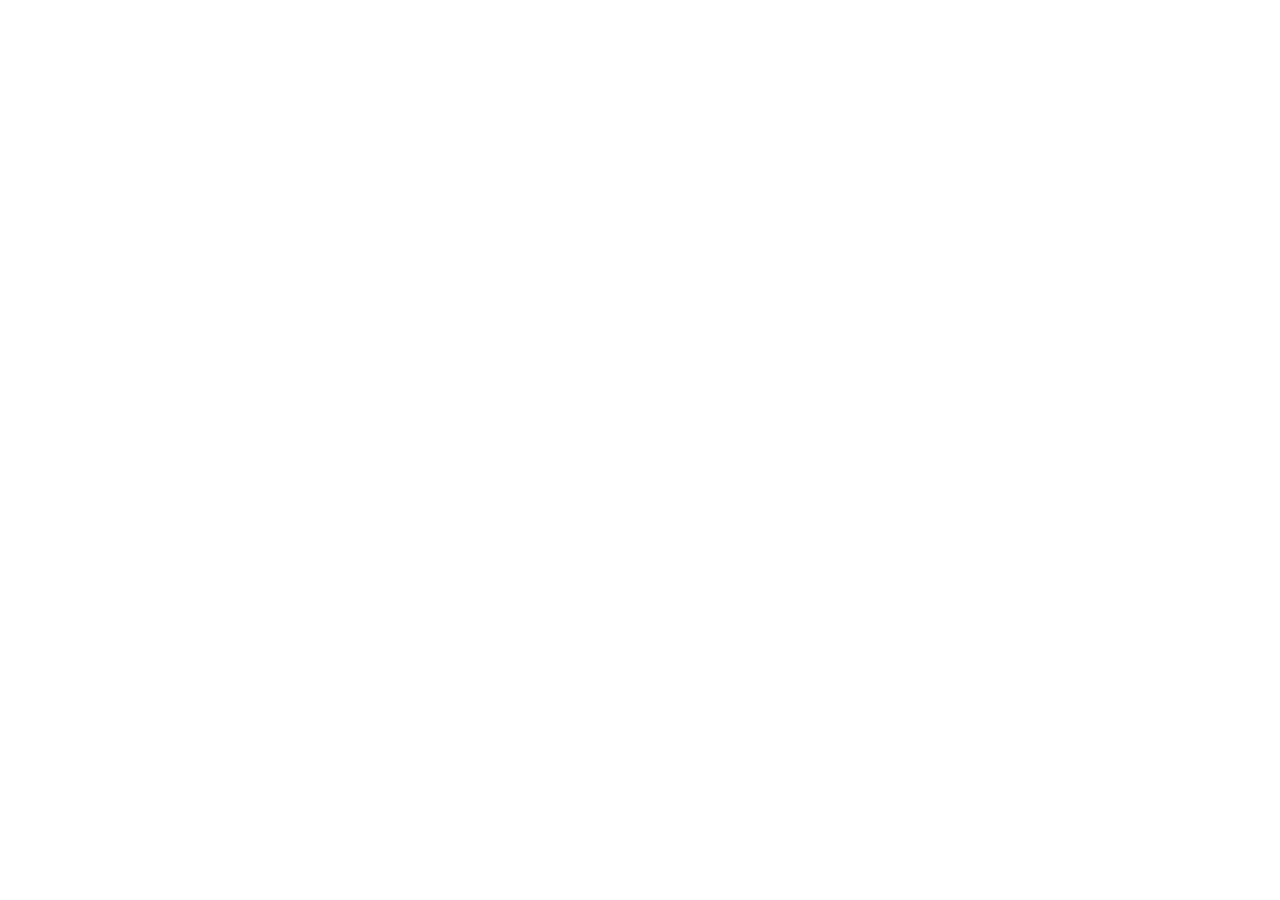
==== index.html @ a6053cfd "init project" ====
<!doctype html>
<html lang="en">
  <head>
    <meta charset="UTF-8" />
    <meta name="viewport" content="width=device-width, initial-scale=1.0" />
    <title>FungiFinders</title>
    <link rel="stylesheet" href="style.css" />
  </head>
  <body></body>
</html>
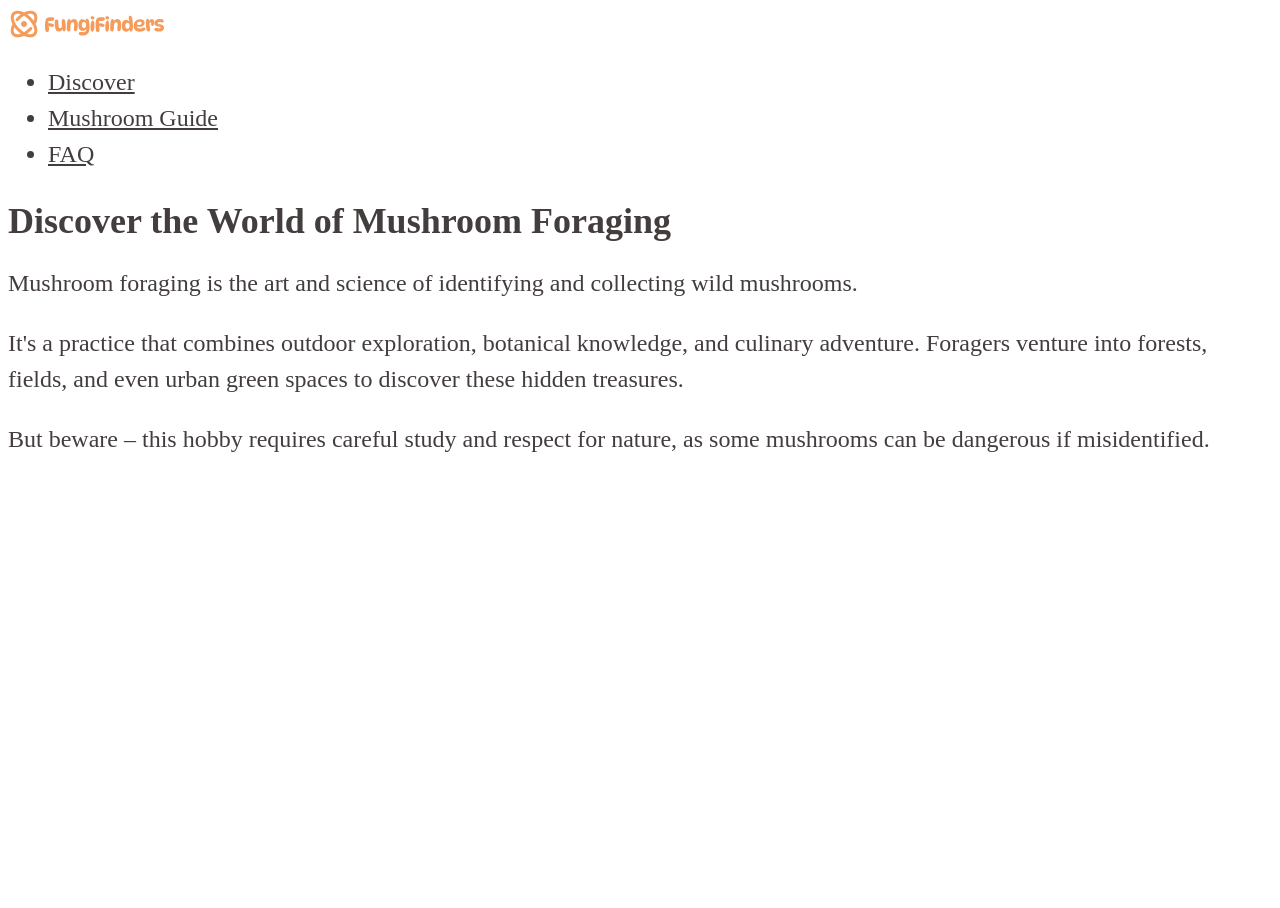
==== commit b5ee9be3: "add assets and root variables" ====
--- a/index.html
+++ b/index.html
@@ -4,7 +4,42 @@
     <meta charset="UTF-8" />
     <meta name="viewport" content="width=device-width, initial-scale=1.0" />
     <title>FungiFinders</title>
-    <link rel="stylesheet" href="style.css" />
+    <link rel="stylesheet" href="styles.css" />
+    <link rel="preconnect" href="https://fonts.googleapis.com" />
+    <link rel="preconnect" href="https://fonts.gstatic.com" crossorigin />
+    <link
+      href="https://fonts.googleapis.com/css2?family=Fira+Sans:wght@400;700&family=Outfit:wght@100..900&display=swap"
+      rel="stylesheet"
+    />
   </head>
-  <body></body>
+  <body>
+    <header class="site-header">
+      <img src="/assets/fungi-finders.svg" alt="Fungi Finders" />
+      <nav class="primary-navigation">
+        <ul>
+          <li><a href="/">Discover</a></li>
+          <li><a href="#">Mushroom Guide</a></li>
+          <li><a href="#">FAQ</a></li>
+        </ul>
+      </nav>
+    </header>
+
+    <main>
+      <section class="hero">
+        <h1>Discover the World of Mushroom Foraging</h1>
+        <p>
+          Mushroom foraging is the art and science of identifying and collecting wild mushrooms.
+        </p>
+        <p>
+          It's a practice that combines outdoor exploration, botanical knowledge, and culinary
+          adventure. Foragers venture into forests, fields, and even urban green spaces to discover
+          these hidden treasures.
+        </p>
+        <p>
+          But beware – this hobby requires careful study and respect for nature, as some mushrooms
+          can be dangerous if misidentified.
+        </p>
+      </section>
+    </main>
+  </body>
 </html>
--- a/styles.css
+++ b/styles.css
@@ -0,0 +1,142 @@
+@layer reset {
+  /* Box sizing rules */
+  *,
+  *::before,
+  *::after {
+    box-sizing: border-box;
+  }
+
+  /* Prevent font size inflation */
+  html {
+    -moz-text-size-adjust: none;
+    -webkit-text-size-adjust: none;
+    text-size-adjust: none;
+  }
+
+  /* Remove default margin in favour of better control in authored CSS */
+  body,
+  h1,
+  h2,
+  h3,
+  h4,
+  p,
+  figure,
+  blockquote,
+  dl,
+  dd {
+    margin-block-end: 0;
+  }
+
+  /* Remove list styles on ul, ol elements with a list role, which suggests default styling will be removed */
+  ul[role="list"],
+  ol[role="list"] {
+    list-style: none;
+  }
+
+  /* Set core body defaults */
+  body {
+    min-height: 100vh;
+    line-height: 1.5;
+  }
+
+  /* Set shorter line heights on headings and interactive elements */
+  h1,
+  h2,
+  h3,
+  h4,
+  button,
+  input,
+  label {
+    line-height: 1.1;
+  }
+
+  /* Balance text wrapping on headings */
+  h1,
+  h2,
+  h3,
+  h4 {
+    text-wrap: balance;
+  }
+
+  /* A elements that don't have a class get default styles */
+  a:not([class]) {
+    text-decoration-skip-ink: auto;
+    color: currentColor;
+  }
+
+  /* Make images easier to work with */
+  img,
+  picture {
+    max-width: 100%;
+    display: block;
+  }
+
+  /* Inherit fonts for inputs and buttons */
+  input,
+  button,
+  textarea,
+  select {
+    font-family: inherit;
+    font-size: inherit;
+  }
+
+  /* Make sure textareas without a rows attribute are not tiny */
+  textarea:not([rows]) {
+    min-height: 10em;
+  }
+
+  /* Anything that has been anchored to should have extra scroll margin */
+  :target {
+    scroll-margin-block: 5ex;
+  }
+}
+
+@layer base {
+  :root {
+    --clr-white: hsla(0, 0%, 100%, 1);
+    --clr-gray-100: hsla(0, 2%, 79%, 1);
+    --clr-brand-400: hsla(25, 88%, 75%, 1);
+    --clr-brand-500: hsla(25, 88%, 66%, 1);
+    --clr-green-400: hsla(143, 19%, 49%, 1);
+    --clr-green-500: hsla(143, 38%, 37%, 1);
+    --clr-green-600: hsla(144, 30%, 20%, 1);
+    --clr-brown-500: hsla(10, 5%, 25%, 1);
+    --clr-brown-600: hsla(9, 7%, 21%, 1);
+    --clr-brown-700: hsla(9, 8%, 16%, 1);
+    --clr-brown-800: hsla(0, 6%, 15%, 1);
+    --clr-brown-900: hsla(0, 6%, 13%, 1);
+
+    --clr-orange-500: hsla(28, 43%, 37%, 1);
+    --clr-red-500: hsla(359, 34%, 37%, 1);
+    --clr-teal-500: hsla(186, 42%, 37%, 1);
+
+    --ff-heading: "Fira Sans", sans-serif;
+    --ff-body: "Outfit", sans-serif: ;
+
+    --fs-300: 0.875rem;
+    --fs-400: 1rem;
+    --fs-500: 1.125rem;
+    --fs-600: 1.25rem;
+    --fs-700: 1.5rem;
+    --fs-800: 2rem;
+    --fs-900: 3.75rem;
+    --fs-1000: 3.75rem;
+
+    @media (width > 760px) {
+      --fs-300: 0.875rem;
+      --fs-400: 1rem;
+      --fs-500: 1.25rem;
+      --fs-600: 1.5rem;
+      --fs-700: 2rem;
+      --fs-800: 3rem;
+      --fs-900: 5rem;
+      --fs-1000: 7.5rem;
+    }
+  }
+}
+
+body {
+  font-size: var(--fs-600);
+  font-family: var(--ff-body);
+  color: var(--clr-brown-500);
+}
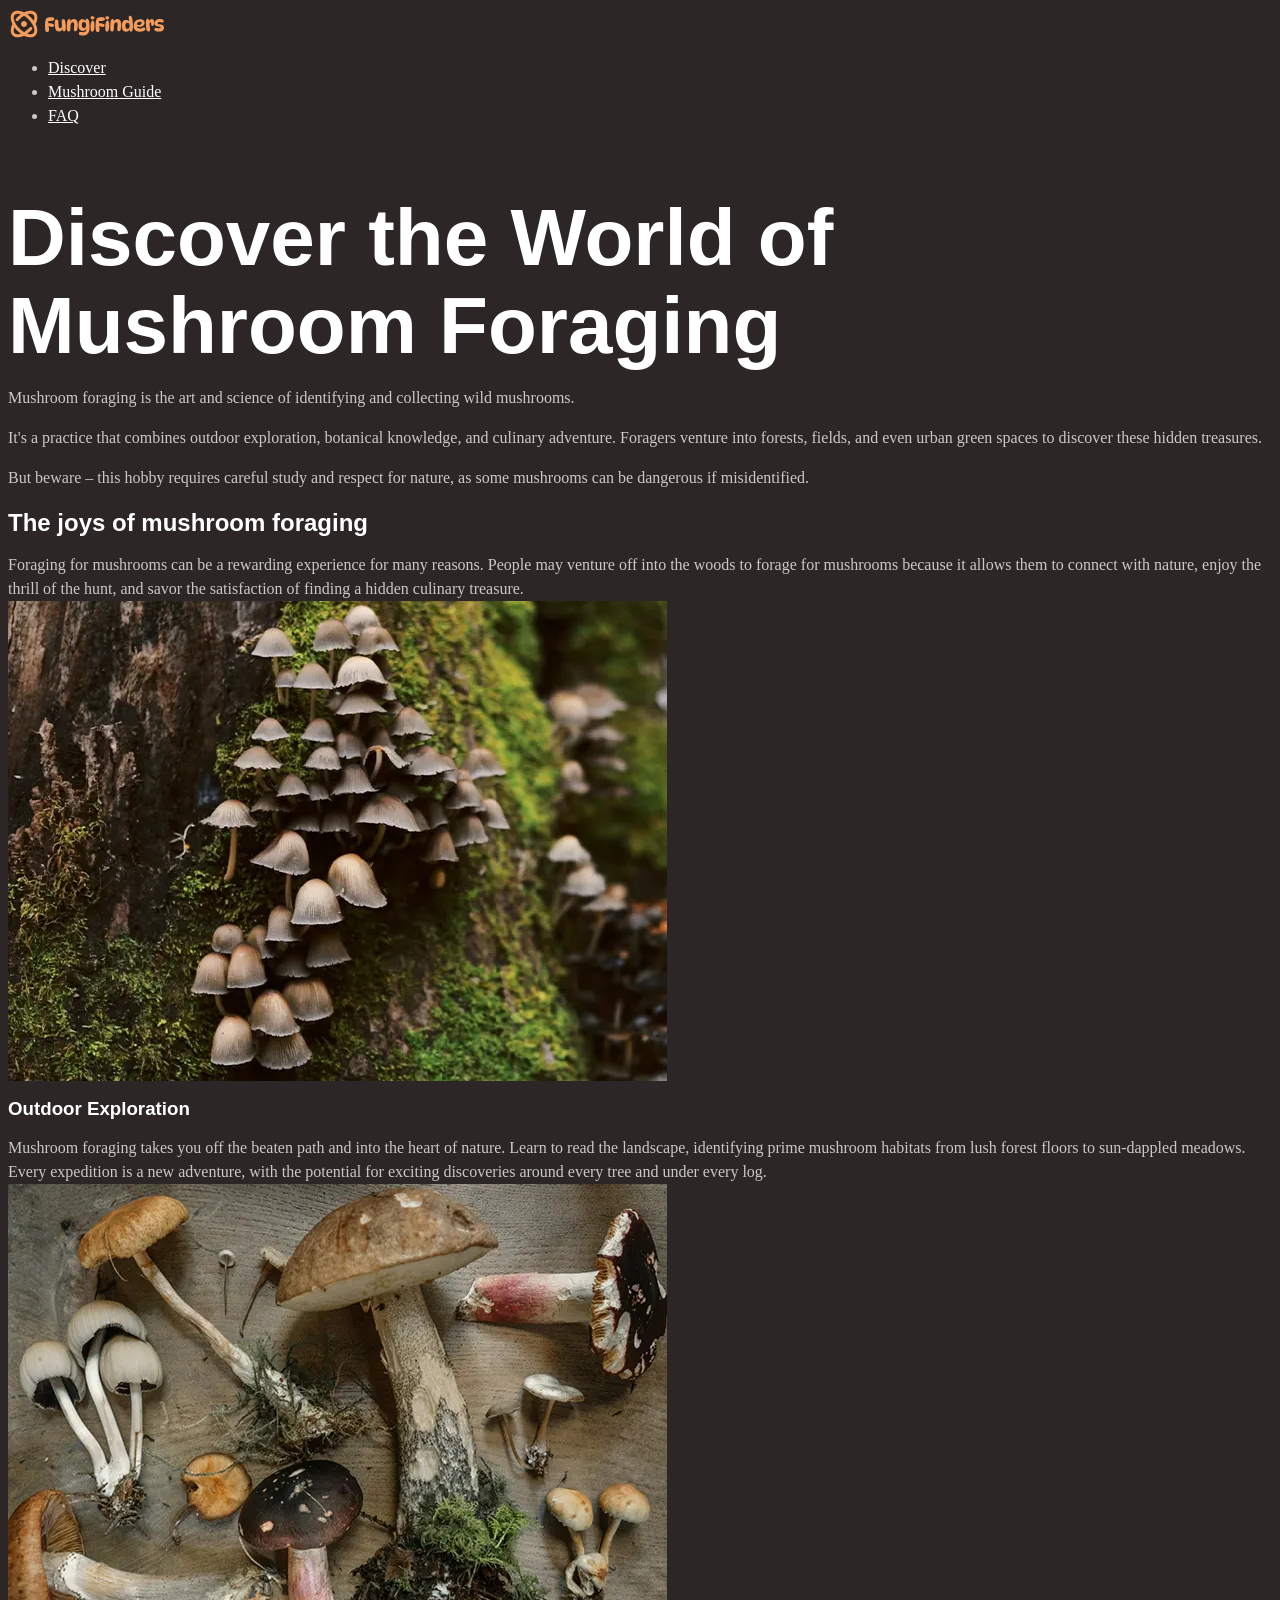
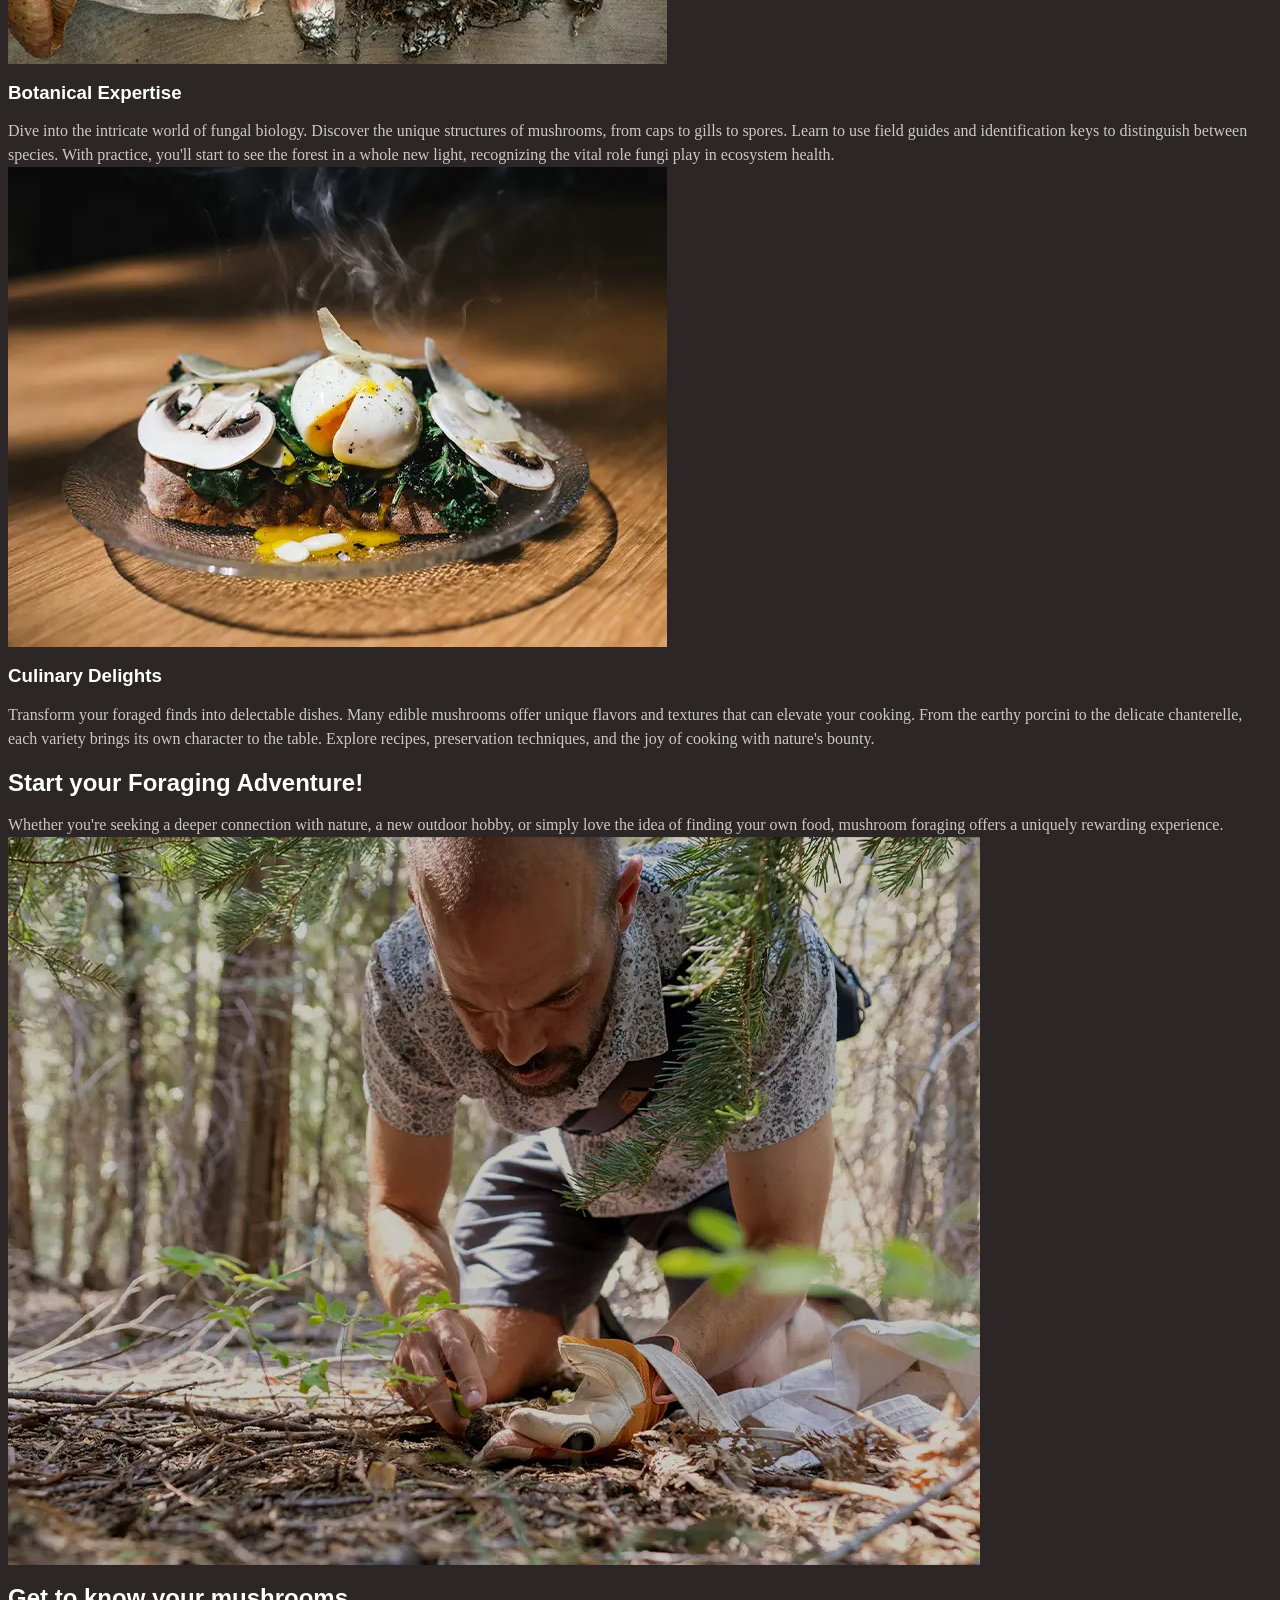
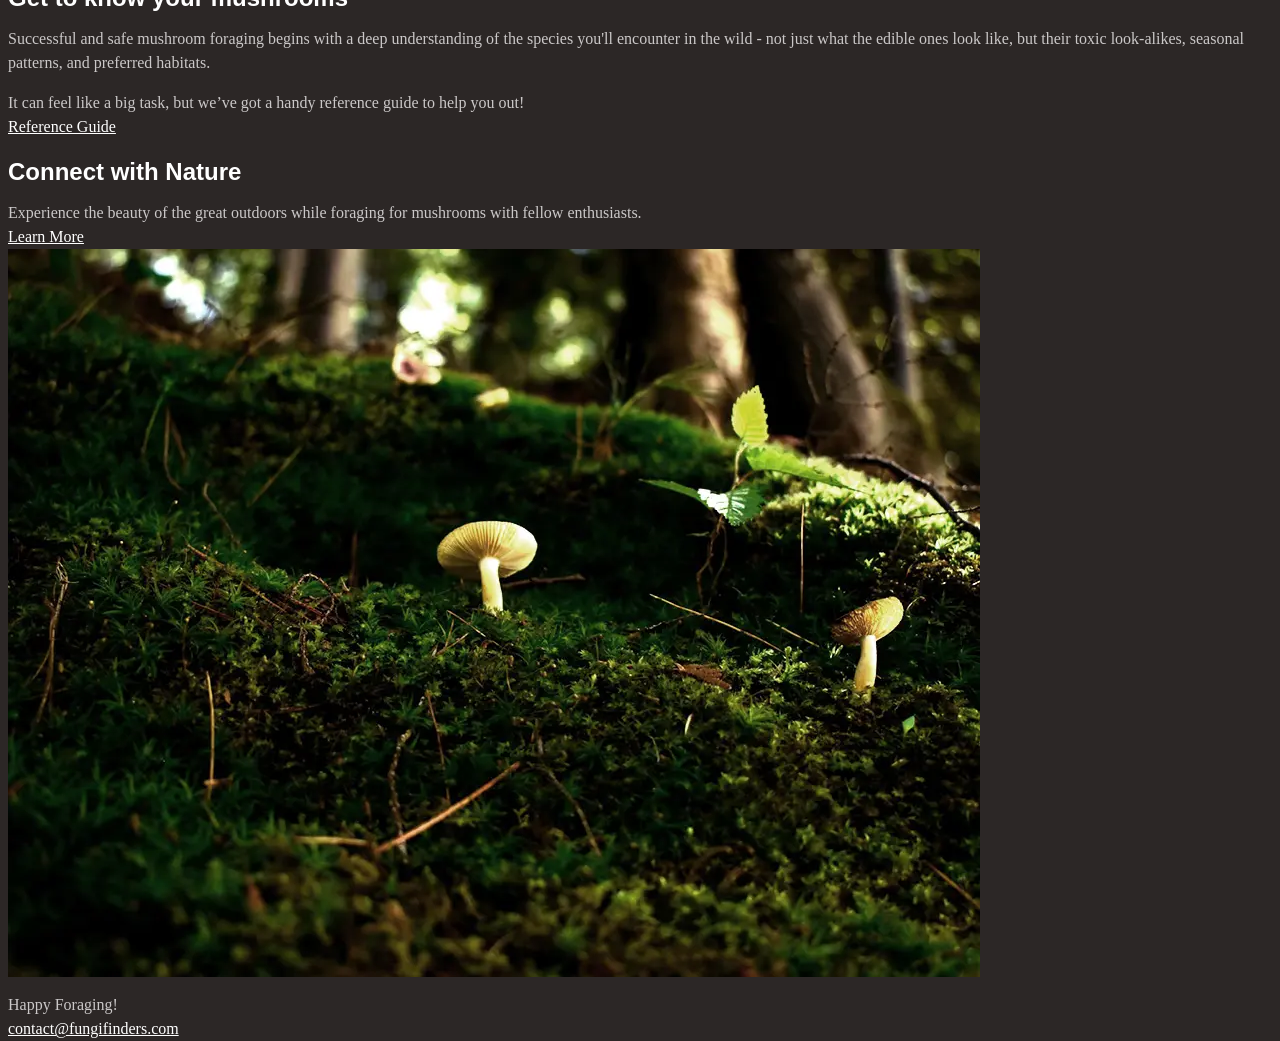
==== commit 1ef3d4be: "add homepage layout" ====
--- a/index.html
+++ b/index.html
@@ -40,6 +40,101 @@
           can be dangerous if misidentified.
         </p>
       </section>
+
+      <section>
+        <h2>The joys of mushroom foraging</h2>
+        <p>
+          Foraging for mushrooms can be a rewarding experience for many reasons. People may venture
+          off into the woods to forage for mushrooms because it allows them to connect with nature,
+          enjoy the thrill of the hunt, and savor the satisfaction of finding a hidden culinary
+          treasure.
+        </p>
+        <div>
+          <div>
+            <img
+              src="/assets/outdoor-exploration.webp"
+              alt="Tightly grouped mushrooms in a forest"
+            />
+            <h3>Outdoor Exploration</h3>
+            <p>
+              Mushroom foraging takes you off the beaten path and into the heart of nature. Learn to
+              read the landscape, identifying prime mushroom habitats from lush forest floors to
+              sun-dappled meadows. Every expedition is a new adventure, with the potential for
+              exciting discoveries around every tree and under every log.
+            </p>
+          </div>
+          <div>
+            <img src="/assets/botanical-expertise.webp" alt="Wild mushrooms on the table" />
+            <h3>Botanical Expertise</h3>
+            <p>
+              Dive into the intricate world of fungal biology. Discover the unique structures of
+              mushrooms, from caps to gills to spores. Learn to use field guides and identification
+              keys to distinguish between species. With practice, you'll start to see the forest in
+              a whole new light, recognizing the vital role fungi play in ecosystem health.
+            </p>
+          </div>
+          <div>
+            <img src="/assets/culinary-delight.webp" alt="A plate of food with mushrooms on top" />
+            <h3>Culinary Delights</h3>
+            <p>
+              Transform your foraged finds into delectable dishes. Many edible mushrooms offer
+              unique flavors and textures that can elevate your cooking. From the earthy porcini to
+              the delicate chanterelle, each variety brings its own character to the table. Explore
+              recipes, preservation techniques, and the joy of cooking with nature's bounty.
+            </p>
+          </div>
+        </div>
+      </section>
+
+      <section>
+        <h2>Start your <span>Foraging Adventure!</span></h2>
+        <p>
+          Whether you're seeking a deeper connection with nature, a new outdoor hobby, or simply
+          love the idea of finding your own food, mushroom foraging offers a uniquely rewarding
+          experience.
+        </p>
+      </section>
+
+      <section>
+        <img
+          src="/assets/get-to-know.webp"
+          alt="A man on his hands and knees examining mushrooms in the forest"
+        />
+        <div>
+          <h2>Get to know your mushrooms</h2>
+          <p>
+            Successful and safe mushroom foraging begins with a deep understanding of the species
+            you'll encounter in the wild - not just what the edible ones look like, but their toxic
+            look-alikes, seasonal patterns, and preferred habitats.
+          </p>
+          <p>
+            It can feel like a big task, but <span>we’ve got a handy reference guide</span> to help
+            you out!
+          </p>
+          <a href="#" class="button">
+            <span class="visually-hidden"> Learn more about mushrooms with our helpful </span>
+            Reference Guide
+          </a>
+        </div>
+      </section>
+      <section>
+        <div>
+          <h2>Connect with Nature</h2>
+          <p>
+            Experience the beauty of the great outdoors while foraging for mushrooms with fellow
+            enthusiasts.
+          </p>
+          <a href="#" class="button"
+            >Learn More
+            <span class="visually-hidden"> about mushrooms with our helpful reference guide </span>
+          </a>
+        </div>
+        <img src="/assets/nature.webp" alt="A scenic view of a forest with mushrooms" />
+      </section>
     </main>
+    <footer class="site-footer">
+      <p>Happy Foraging!</p>
+      <a href="mailto:contact@fungifinders.com">contact@fungifinders.com</a>
+    </footer>
   </body>
 </html>
--- a/styles.css
+++ b/styles.css
@@ -93,6 +93,7 @@
 
 @layer base {
   :root {
+    /* Primitive properties */
     --clr-white: hsla(0, 0%, 100%, 1);
     --clr-gray-100: hsla(0, 2%, 79%, 1);
     --clr-brand-400: hsla(25, 88%, 75%, 1);
@@ -133,10 +134,80 @@
       --fs-1000: 7.5rem;
     }
   }
+
+  :root {
+    /* Semantic properties */
+    --text-main: var(--clr-gray-100);
+    --text-high-contrast: var(--clr-white);
+    --text-brand: var(--clr-brand-500);
+    --text-brand-light: var(--clr-brand-400);
+
+    --background-accent-light: var(--clr-green-400);
+    --background-accent-main: var(--clr-green-500);
+    --background-accent-dark: var(--clr-green-600);
+
+    --background-extra-light: var(--clr-brown-500);
+    --background-light: var(--clr-brown-600);
+    --background-main: var(--clr-brown-700);
+    --background-dark: var(--clr-brown-800);
+    --background-extra-dark: var(--clr-brown-900);
+
+    --font-size-heading-sm: var(--fs-700);
+    --font-size-heading-regular: var(--fs-800);
+    --font-size-heading-lg: var(--fs-900);
+    --font-size-heading-xl: var(--fs-1000);
+
+    --font-size-sm: var(--fs-300);
+    --font-size-regular: var(--fs-400);
+    --font-size-md: var(--fs-500);
+    --font-size-lg: var(--fs-600);
+
+    --border-radius-1: 0.25rem;
+    --border-radius-2: 0.5rem;
+    --border-radius-3: 0.75rem;
+  }
+
+  html {
+    font-family: var(--ff-body);
+    line-height: 1.6;
+  }
+
+  body {
+    font-size: var(--font-size-regular);
+    color: var(--text-main);
+    background-color: var(--background-main);
+  }
+
+  h1,
+  h2,
+  h3,
+  h4 {
+    font-family: var(--ff-heading);
+    color: var(--text-high-contrast);
+  }
+
+  h1 {
+    font-size: var(--font-size-heading-lg);
+  }
+
+  a {
+    color: var(--text-high-contrast);
+  }
+
+  a:hover,
+  a:focus-visible {
+    color: var(--text-brand-light);
+  }
 }
 
-body {
-  font-size: var(--fs-600);
-  font-family: var(--ff-body);
-  color: var(--clr-brown-500);
+@layer utilities {
+  .visually-hidden {
+    clip: rect(0 0 0 0);
+    clip-path: inset(50%);
+    height: 1px;
+    overflow: hidden;
+    position: absolute;
+    white-space: nowrap;
+    width: 1px;
+  }
 }
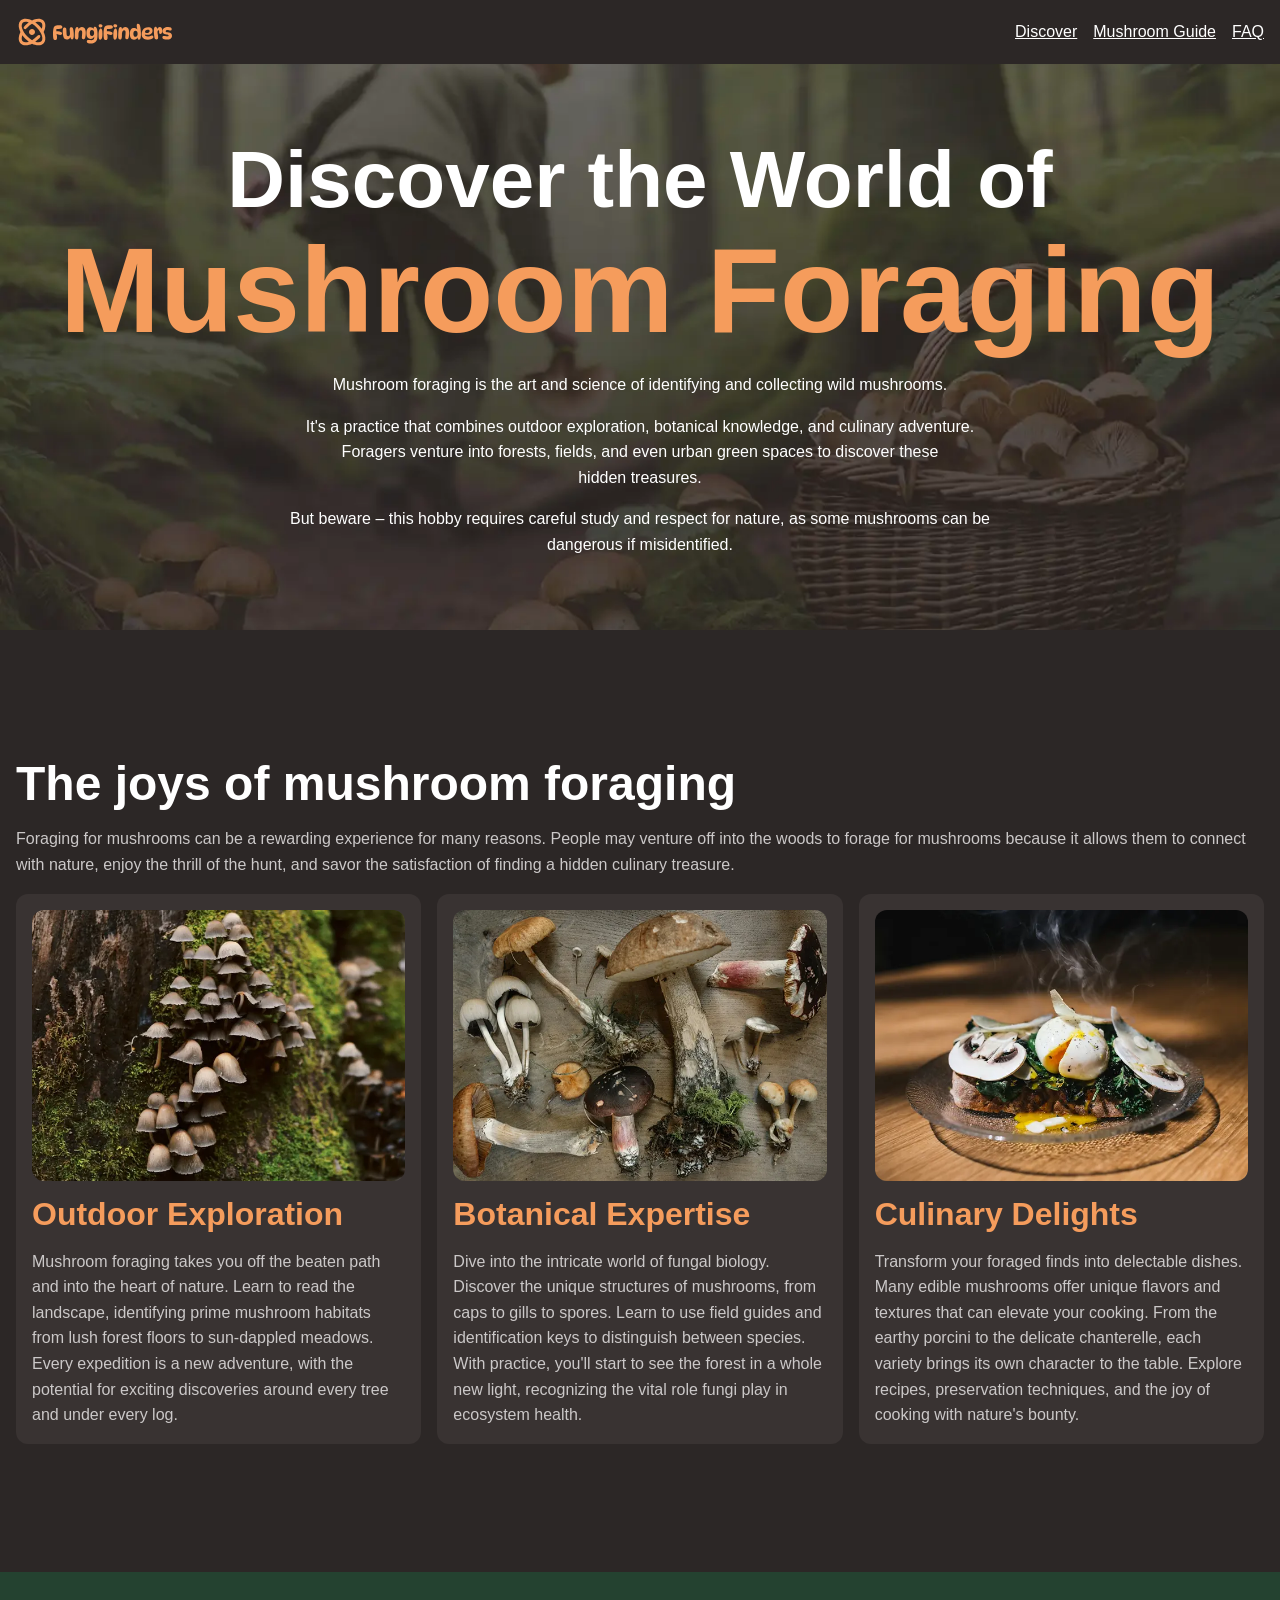
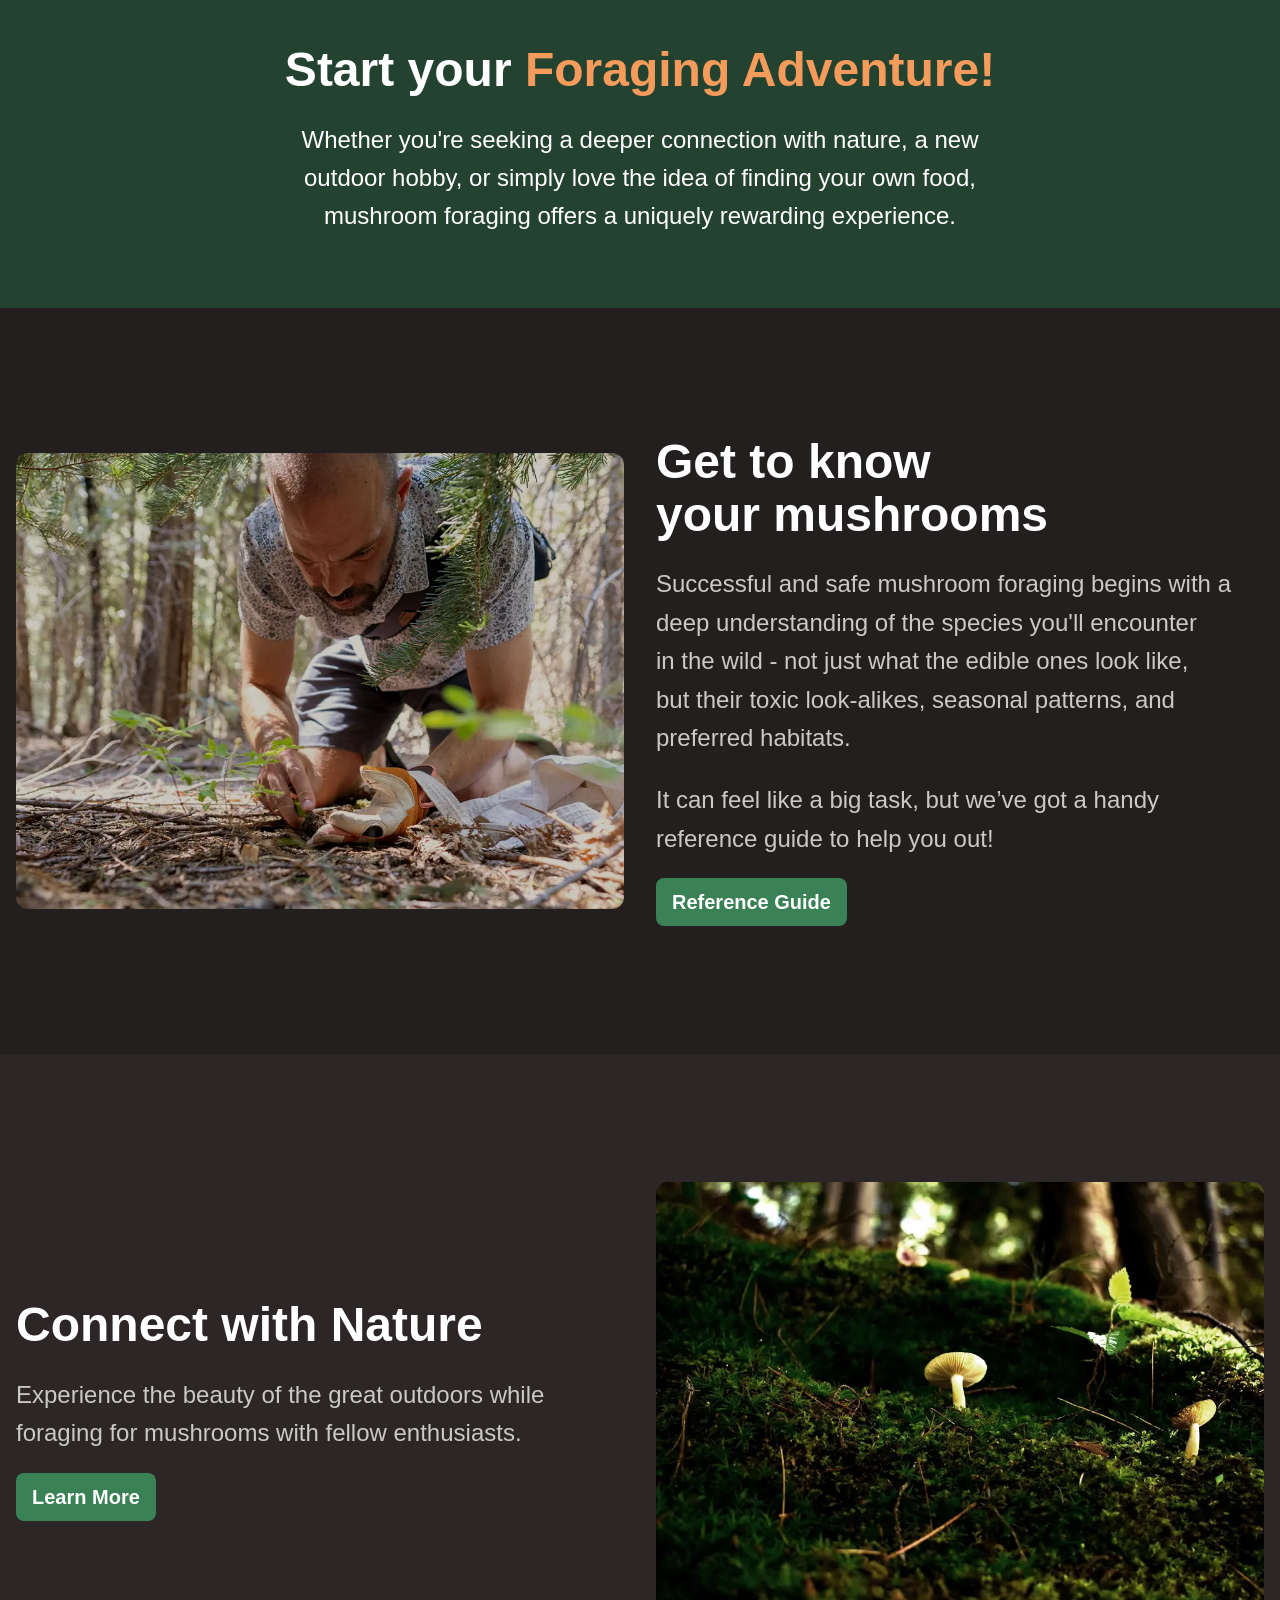
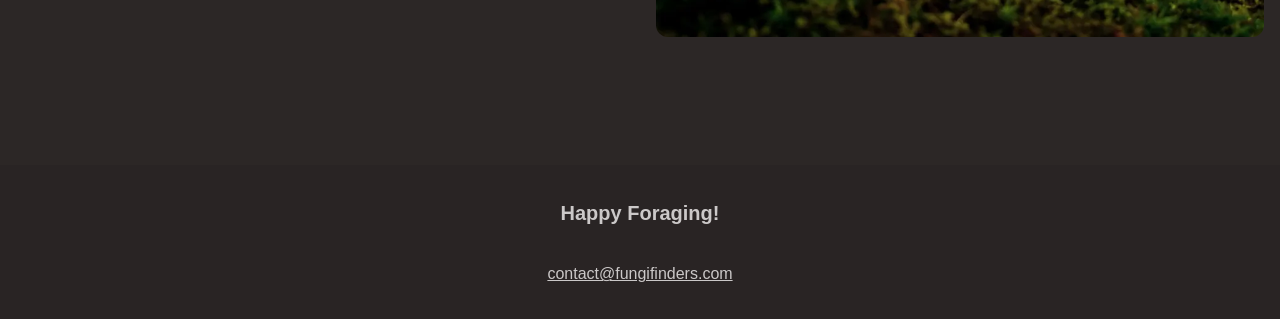
==== commit 5ad58389: "finished page one" ====
--- a/index.html
+++ b/index.html
@@ -14,126 +14,160 @@
   </head>
   <body>
     <header class="site-header">
-      <img src="/assets/fungi-finders.svg" alt="Fungi Finders" />
-      <nav class="primary-navigation">
-        <ul>
-          <li><a href="/">Discover</a></li>
-          <li><a href="#">Mushroom Guide</a></li>
-          <li><a href="#">FAQ</a></li>
-        </ul>
-      </nav>
+      <div class="wrapper" data-width="wide">
+        <div class="site-header__inner">
+          <img src="/assets/fungi-finders.svg" alt="Fungi Finders" />
+          <nav class="primary-navigation">
+            <ul role="list">
+              <li><a href="/">Discover</a></li>
+              <li><a href="#">Mushroom Guide</a></li>
+              <li><a href="#">FAQ</a></li>
+            </ul>
+          </nav>
+        </div>
+      </div>
     </header>
 
     <main>
-      <section class="hero">
-        <h1>Discover the World of Mushroom Foraging</h1>
-        <p>
-          Mushroom foraging is the art and science of identifying and collecting wild mushrooms.
-        </p>
-        <p>
-          It's a practice that combines outdoor exploration, botanical knowledge, and culinary
-          adventure. Foragers venture into forests, fields, and even urban green spaces to discover
-          these hidden treasures.
-        </p>
-        <p>
-          But beware – this hobby requires careful study and respect for nature, as some mushrooms
-          can be dangerous if misidentified.
-        </p>
+      <section class="section hero flow " data-padding="compact">
+        <div class="wrapper" data-width="wide">
+          <h1 class="hero__title">
+            Discover the World of
+            <span>Mushroom Foraging</span>
+          </h1>
+        </div>
+        <div class="wrapper flow" data-width="narrow">
+          <p>
+            Mushroom foraging is the art and science of identifying and collecting wild mushrooms.
+          </p>
+          <p>
+            It's a practice that combines outdoor exploration, botanical knowledge, and culinary
+            adventure. Foragers venture into forests, fields, and even urban green spaces to
+            discover these hidden treasures.
+          </p>
+          <p>
+            But beware – this hobby requires careful study and respect for nature, as some mushrooms
+            can be dangerous if misidentified.
+          </p>
+        </div>
       </section>
 
-      <section>
-        <h2>The joys of mushroom foraging</h2>
-        <p>
-          Foraging for mushrooms can be a rewarding experience for many reasons. People may venture
-          off into the woods to forage for mushrooms because it allows them to connect with nature,
-          enjoy the thrill of the hunt, and savor the satisfaction of finding a hidden culinary
-          treasure.
-        </p>
-        <div>
-          <div>
-            <img
-              src="/assets/outdoor-exploration.webp"
-              alt="Tightly grouped mushrooms in a forest"
-            />
-            <h3>Outdoor Exploration</h3>
+      <section class="section">
+        <div class="wrapper flow" data-width="wide">
+          <h2 class="section-title">The joys of mushroom foraging</h2>
+          <p>
+            Foraging for mushrooms can be a rewarding experience for many reasons. People may
+            venture off into the woods to forage for mushrooms because it allows them to connect
+            with nature, enjoy the thrill of the hunt, and savor the satisfaction of finding a
+            hidden culinary treasure.
+          </p>
+          <div class="equal-columns">
+            <div class="card">
+              <img
+                src="/assets/outdoor-exploration.webp"
+                alt="Tightly grouped mushrooms in a forest"
+              />
+              <h3 class="card__title">Outdoor Exploration</h3>
+              <p>
+                Mushroom foraging takes you off the beaten path and into the heart of nature. Learn
+                to read the landscape, identifying prime mushroom habitats from lush forest floors
+                to sun-dappled meadows. Every expedition is a new adventure, with the potential for
+                exciting discoveries around every tree and under every log.
+              </p>
+            </div>
+            <div class="card">
+              <img src="/assets/botanical-expertise.webp" alt="Wild mushrooms on the table" />
+              <h3 class="card__title">Botanical Expertise</h3>
+              <p>
+                Dive into the intricate world of fungal biology. Discover the unique structures of
+                mushrooms, from caps to gills to spores. Learn to use field guides and
+                identification keys to distinguish between species. With practice, you'll start to
+                see the forest in a whole new light, recognizing the vital role fungi play in
+                ecosystem health.
+              </p>
+            </div>
+            <div class="card">
+              <img
+                src="/assets/culinary-delight.webp"
+                alt="A plate of food with mushrooms on top"
+              />
+              <h3 class="card__title">Culinary Delights</h3>
+              <p>
+                Transform your foraged finds into delectable dishes. Many edible mushrooms offer
+                unique flavors and textures that can elevate your cooking. From the earthy porcini
+                to the delicate chanterelle, each variety brings its own character to the table.
+                Explore recipes, preservation techniques, and the joy of cooking with nature's
+                bounty.
+              </p>
+            </div>
+          </div>
+        </div>
+      </section>
+
+      <section class="section background-accent text-center" data-padding="compact">
+        <div class="wrapper" data-width="narrow">
+          <div class="flow font-size-lg text-high-contrast">
+            <h2 class="section-title">
+              Start your <span class="text-brand">Foraging Adventure!</span>
+            </h2>
             <p>
-              Mushroom foraging takes you off the beaten path and into the heart of nature. Learn to
-              read the landscape, identifying prime mushroom habitats from lush forest floors to
-              sun-dappled meadows. Every expedition is a new adventure, with the potential for
-              exciting discoveries around every tree and under every log.
-            </p>
-          </div>
-          <div>
-            <img src="/assets/botanical-expertise.webp" alt="Wild mushrooms on the table" />
-            <h3>Botanical Expertise</h3>
-            <p>
-              Dive into the intricate world of fungal biology. Discover the unique structures of
-              mushrooms, from caps to gills to spores. Learn to use field guides and identification
-              keys to distinguish between species. With practice, you'll start to see the forest in
-              a whole new light, recognizing the vital role fungi play in ecosystem health.
-            </p>
-          </div>
-          <div>
-            <img src="/assets/culinary-delight.webp" alt="A plate of food with mushrooms on top" />
-            <h3>Culinary Delights</h3>
-            <p>
-              Transform your foraged finds into delectable dishes. Many edible mushrooms offer
-              unique flavors and textures that can elevate your cooking. From the earthy porcini to
-              the delicate chanterelle, each variety brings its own character to the table. Explore
-              recipes, preservation techniques, and the joy of cooking with nature's bounty.
+              Whether you're seeking a deeper connection with nature, a new outdoor hobby, or simply
+              love the idea of finding your own food, mushroom foraging offers a uniquely rewarding
+              experience.
             </p>
           </div>
         </div>
       </section>
 
-      <section>
-        <h2>Start your <span>Foraging Adventure!</span></h2>
-        <p>
-          Whether you're seeking a deeper connection with nature, a new outdoor hobby, or simply
-          love the idea of finding your own food, mushroom foraging offers a uniquely rewarding
-          experience.
-        </p>
-      </section>
-
-      <section>
-        <img
-          src="/assets/get-to-know.webp"
-          alt="A man on his hands and knees examining mushrooms in the forest"
-        />
-        <div>
-          <h2>Get to know your mushrooms</h2>
-          <p>
-            Successful and safe mushroom foraging begins with a deep understanding of the species
-            you'll encounter in the wild - not just what the edible ones look like, but their toxic
-            look-alikes, seasonal patterns, and preferred habitats.
-          </p>
-          <p>
-            It can feel like a big task, but <span>we’ve got a handy reference guide</span> to help
-            you out!
-          </p>
-          <a href="#" class="button">
-            <span class="visually-hidden"> Learn more about mushrooms with our helpful </span>
-            Reference Guide
-          </a>
+      <section class="section background-extra-dark">
+        <div class="wrapper" data-width="wide">
+          <div class="equal-columns" data-gap="large" data-alignment="center">
+            <img
+              src="/assets/get-to-know.webp"
+              alt="A man on his hands and knees examining mushrooms in the forest"
+            />
+            <div class="flow font-size-lg">
+              <h2 class="section-title">Get to know your mushrooms</h2>
+              <p>
+                Successful and safe mushroom foraging begins with a deep understanding of the
+                species you'll encounter in the wild - not just what the edible ones look like, but
+                their toxic look-alikes, seasonal patterns, and preferred habitats.
+              </p>
+              <p>
+                It can feel like a big task, but <span>we’ve got a handy reference guide</span> to
+                help you out!
+              </p>
+              <a href="#" class="button">
+                <span class="visually-hidden"> Learn more about mushrooms with our helpful </span>
+                Reference Guide
+              </a>
+            </div>
+          </div>
         </div>
       </section>
-      <section>
-        <div>
-          <h2>Connect with Nature</h2>
-          <p>
-            Experience the beauty of the great outdoors while foraging for mushrooms with fellow
-            enthusiasts.
-          </p>
-          <a href="#" class="button"
-            >Learn More
-            <span class="visually-hidden"> about mushrooms with our helpful reference guide </span>
-          </a>
+      <section class="section">
+        <div class="wrapper" data-width="wide">
+          <div class="equal-columns" data-gap="large" data-alignment="center">
+            <div class="flow font-size-lg">
+              <h2 class="section-title">Connect with Nature</h2>
+              <p>
+                Experience the beauty of the great outdoors while foraging for mushrooms with fellow
+                enthusiasts.
+              </p>
+              <a href="#" class="button"
+                >Learn More
+                <span class="visually-hidden">
+                  about mushrooms with our helpful reference guide
+                </span>
+              </a>
+            </div>
+            <img src="/assets/nature.webp" alt="A scenic view of a forest with mushrooms" />
+          </div>
         </div>
-        <img src="/assets/nature.webp" alt="A scenic view of a forest with mushrooms" />
       </section>
     </main>
     <footer class="site-footer">
-      <p>Happy Foraging!</p>
+      <p class="site-footer__title">Happy Foraging!</p>
       <a href="mailto:contact@fungifinders.com">contact@fungifinders.com</a>
     </footer>
   </body>
--- a/styles.css
+++ b/styles.css
@@ -1,19 +1,17 @@
 @layer reset {
-  /* Box sizing rules */
   *,
   *::before,
   *::after {
     box-sizing: border-box;
   }
 
-  /* Prevent font size inflation */
+  /* https://kilianvalkhof.com/2022/css-html/your-css-reset-needs-text-size-adjust-probably/ */
   html {
     -moz-text-size-adjust: none;
     -webkit-text-size-adjust: none;
     text-size-adjust: none;
   }
 
-  /* Remove default margin in favour of better control in authored CSS */
   body,
   h1,
   h2,
@@ -24,33 +22,30 @@
   blockquote,
   dl,
   dd {
-    margin-block-end: 0;
-  }
-
-  /* Remove list styles on ul, ol elements with a list role, which suggests default styling will be removed */
-  ul[role="list"],
-  ol[role="list"] {
+    margin: 0;
+  }
+
+  /* https://www.scottohara.me/blog/2019/01/12/lists-and-safari.html */
+  [role="list"] {
     list-style: none;
-  }
-
-  /* Set core body defaults */
+    margin: 0;
+    padding: 0;
+  }
+
   body {
-    min-height: 100vh;
-    line-height: 1.5;
-  }
-
-  /* Set shorter line heights on headings and interactive elements */
+    min-block-size: 100vh;
+    line-height: 1.6;
+  }
+
   h1,
   h2,
   h3,
-  h4,
   button,
   input,
   label {
     line-height: 1.1;
   }
 
-  /* Balance text wrapping on headings */
   h1,
   h2,
   h3,
@@ -58,36 +53,22 @@
     text-wrap: balance;
   }
 
-  /* A elements that don't have a class get default styles */
-  a:not([class]) {
-    text-decoration-skip-ink: auto;
-    color: currentColor;
-  }
-
-  /* Make images easier to work with */
+  p,
+  li {
+    text-wrap: pretty;
+  }
+
   img,
   picture {
-    max-width: 100%;
+    max-inline-size: 100%;
     display: block;
   }
 
-  /* Inherit fonts for inputs and buttons */
   input,
   button,
   textarea,
   select {
-    font-family: inherit;
-    font-size: inherit;
-  }
-
-  /* Make sure textareas without a rows attribute are not tiny */
-  textarea:not([rows]) {
-    min-height: 10em;
-  }
-
-  /* Anything that has been anchored to should have extra scroll margin */
-  :target {
-    scroll-margin-block: 5ex;
+    font: inherit;
   }
 }
 
@@ -112,7 +93,7 @@
     --clr-teal-500: hsla(186, 42%, 37%, 1);
 
     --ff-heading: "Fira Sans", sans-serif;
-    --ff-body: "Outfit", sans-serif: ;
+    --ff-body: "Outfit", sans-serif;
 
     --fs-300: 0.875rem;
     --fs-400: 1rem;
@@ -198,6 +179,163 @@
   a:focus-visible {
     color: var(--text-brand-light);
   }
+
+  img {
+    border-radius: var(--border-radius-3);
+  }
+}
+
+@layer layout {
+  .flow > * + * {
+    margin-block-start: 1em;
+  }
+
+  .grid-flow {
+    display: grid;
+    gap: var(--grid-flow-gap, 1rem);
+  }
+
+  .equal-columns {
+    display: grid;
+    gap: var(--equal-columns-gap, 1rem);
+    align-items: var(--equal-columns-alignment, stretch);
+
+    @media (width > 760px) {
+      grid-auto-flow: column;
+      grid-auto-columns: 1fr;
+    }
+
+    &[data-gap="large"] {
+      --equal-columns-gap: 2rem;
+    }
+
+    &[data-alignment="center"] {
+      --equal-columns-alignment: center;
+    }
+  }
+
+  .section {
+    --padding: 3.75rem;
+    padding-block: var(--padding);
+
+    @media (width > 760px) {
+      --padding: 8rem;
+
+      &[data-padding="compact"] {
+        --padding: 4.5rem;
+      }
+    }
+  }
+
+  .wrapper {
+    --wrapper-max-width: 1130px;
+
+    max-width: calc(var(--wrapper-max-width) + 2rem);
+    margin-inline: auto;
+    padding-inline: 1rem;
+
+    &[data-width="narrow"] {
+      --wrapper-max-width: 720px;
+    }
+
+    &[data-width="wide"] {
+      --wrapper-max-width: 1330px;
+    }
+  }
+}
+
+@layer components {
+  .site-header {
+    padding-block: 1rem;
+  }
+
+  .site-header__inner {
+    display: flex;
+    flex-wrap: wrap;
+    align-items: center;
+    justify-content: space-between;
+    gap: 1rem;
+  }
+
+  .primary-navigation ul {
+    display: flex;
+    flex-wrap: wrap;
+    gap: 0.5rem 1rem;
+  }
+
+  .site-footer {
+    text-align: center;
+    background-color: var(--background-dark);
+    padding-block: 2rem;
+    display: grid;
+    gap: 2rem;
+
+    a {
+      color: var(--text-main);
+    }
+
+    a:hover,
+    a:focus-visible {
+      color: var(--text-brand-light);
+    }
+  }
+
+  .site-footer__title {
+    font-size: var(--font-size-md);
+    font-family: var(--ff-heading);
+    font-weight: 700;
+  }
+
+  .hero {
+    text-align: center;
+    font-size: var(--font-size-heading-md);
+    color: var(--text-high-contrast);
+    background-image: url(/assets/hero.webp);
+    background-size: cover;
+    background-position: center;
+    background-repeat: no-repeat;
+  }
+
+  .hero__title {
+    font-size: var(--font-size-heading-lg);
+
+    span {
+      display: block;
+      font-size: var(--font-size-heading-xl);
+      color: var(--text-brand);
+    }
+  }
+
+  .card {
+    display: grid;
+    gap: var(--card-gap, 1rem);
+    padding: 1rem;
+    background-color: var(--background-light);
+    border-radius: var(--border-radius-3);
+  }
+
+  .card__title {
+    font-size: var(--card-title-font-size, var(--font-size-heading-sm));
+    color: var(--text-brand);
+  }
+
+  .button {
+    display: inline-flex;
+    font-size: var(--font-size-md);
+    text-decoration: none;
+    cursor: pointer;
+    padding: 0.5rem 1rem;
+    background-color: var(--background-accent-main);
+    font-family: var(--ff-heading);
+    font-weight: 700;
+    border-radius: var(--border-radius-2);
+  }
+
+  .button:hover,
+  .button:focus-visible {
+    color: var(--text-high-contrast);
+    background-color: var(--background-accent-light);
+  }
 }
 
 @layer utilities {
@@ -210,4 +348,60 @@
     white-space: nowrap;
     width: 1px;
   }
+
+  .text-center {
+    text-align: center;
+  }
+
+  .text-brand {
+    color: var(--text-brand);
+  }
+
+  .text-high-contrast {
+    color: var(--text-high-contrast);
+  }
+
+  .section-title {
+    font-size: var(--font-size-heading-regular);
+  }
+
+  .background-base {
+    background-color: var(--background-base);
+  }
+
+  .background-light {
+    background-color: var(--background-light);
+  }
+
+  .background-extra-light {
+    background-color: var(--background-extra-light);
+  }
+
+  .background-dark {
+    background-color: var(--background-dark);
+  }
+
+  .background-extra-dark {
+    background-color: var(--background-extra-dark);
+  }
+
+  .background-accent {
+    background-color: var(--background-accent-dark);
+  }
+
+  .font-size-sm {
+    font-size: var(--font-size-sm);
+  }
+
+  .font-size-regular {
+    font-size: var(--font-size-regular);
+  }
+
+  .font-size-md {
+    font-size: var(--font-size-md);
+  }
+
+  .font-size-lg {
+    font-size: var(--font-size-lg);
+  }
 }
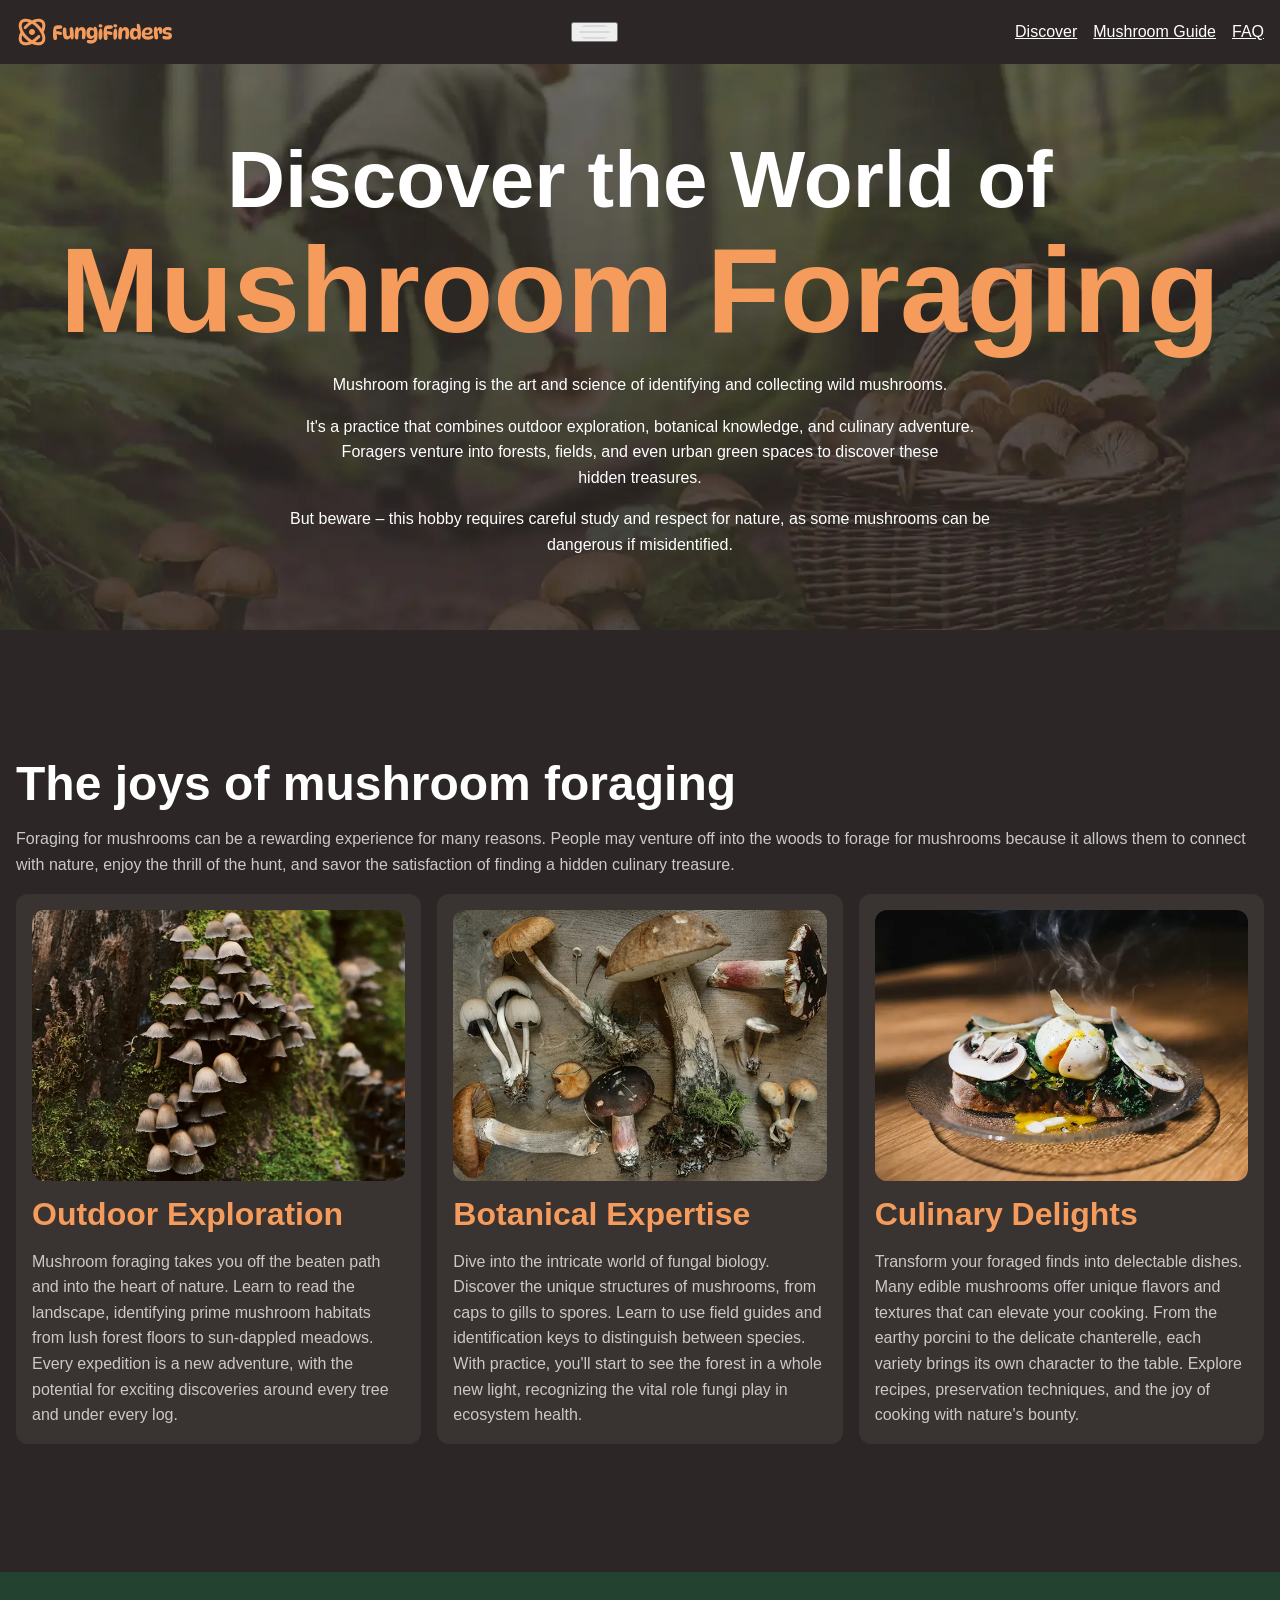
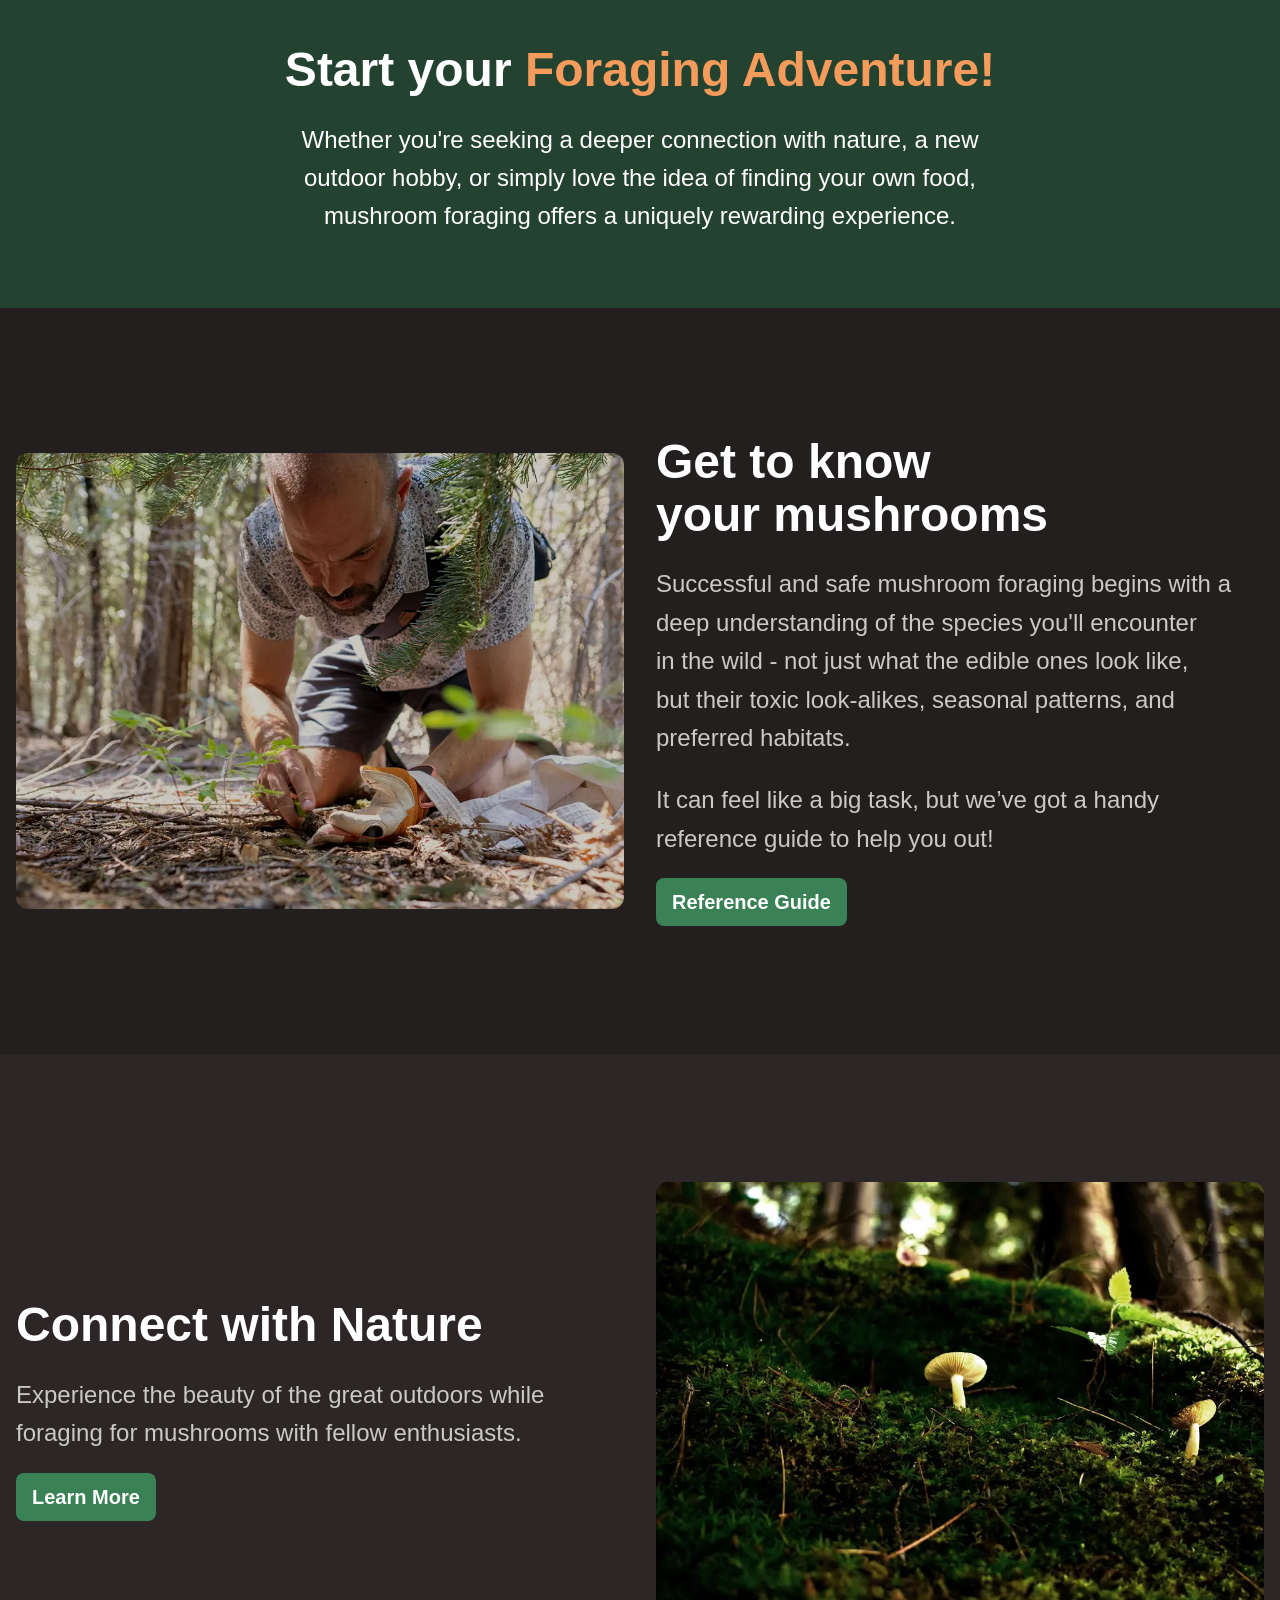
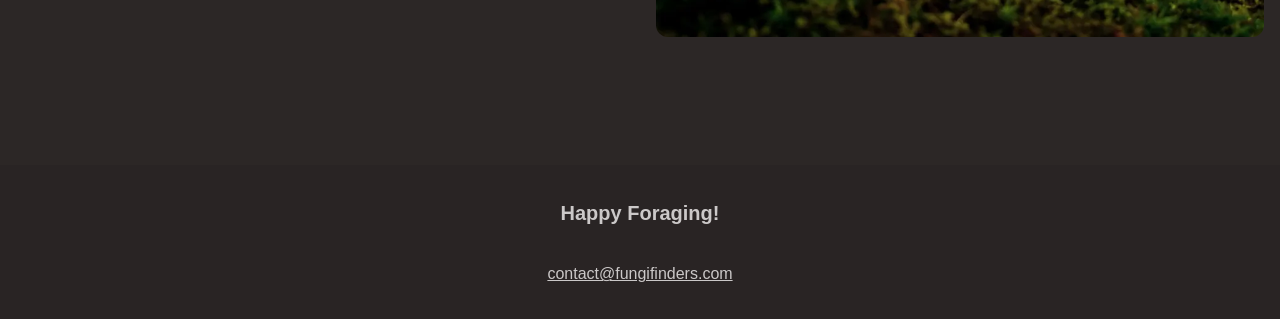
==== commit 1e60979f: "added hamburger button" ====
--- a/index.html
+++ b/index.html
@@ -17,7 +17,11 @@
       <div class="wrapper" data-width="wide">
         <div class="site-header__inner">
           <img src="/assets/fungi-finders.svg" alt="Fungi Finders" />
-          <nav class="primary-navigation">
+          <button aria-controls="primary-nav" aria-expanded="false">
+            <span class="visually-hidden">Menu</span>
+            <img src="/assets/hamburger.svg" alt="" />
+          </button>
+          <nav id="primary-nav" class="primary-navigation">
             <ul role="list">
               <li><a href="/">Discover</a></li>
               <li><a href="#">Mushroom Guide</a></li>
@@ -29,7 +33,7 @@
     </header>
 
     <main>
-      <section class="section hero flow " data-padding="compact">
+      <section class="section hero flow" data-padding="compact">
         <div class="wrapper" data-width="wide">
           <h1 class="hero__title">
             Discover the World of
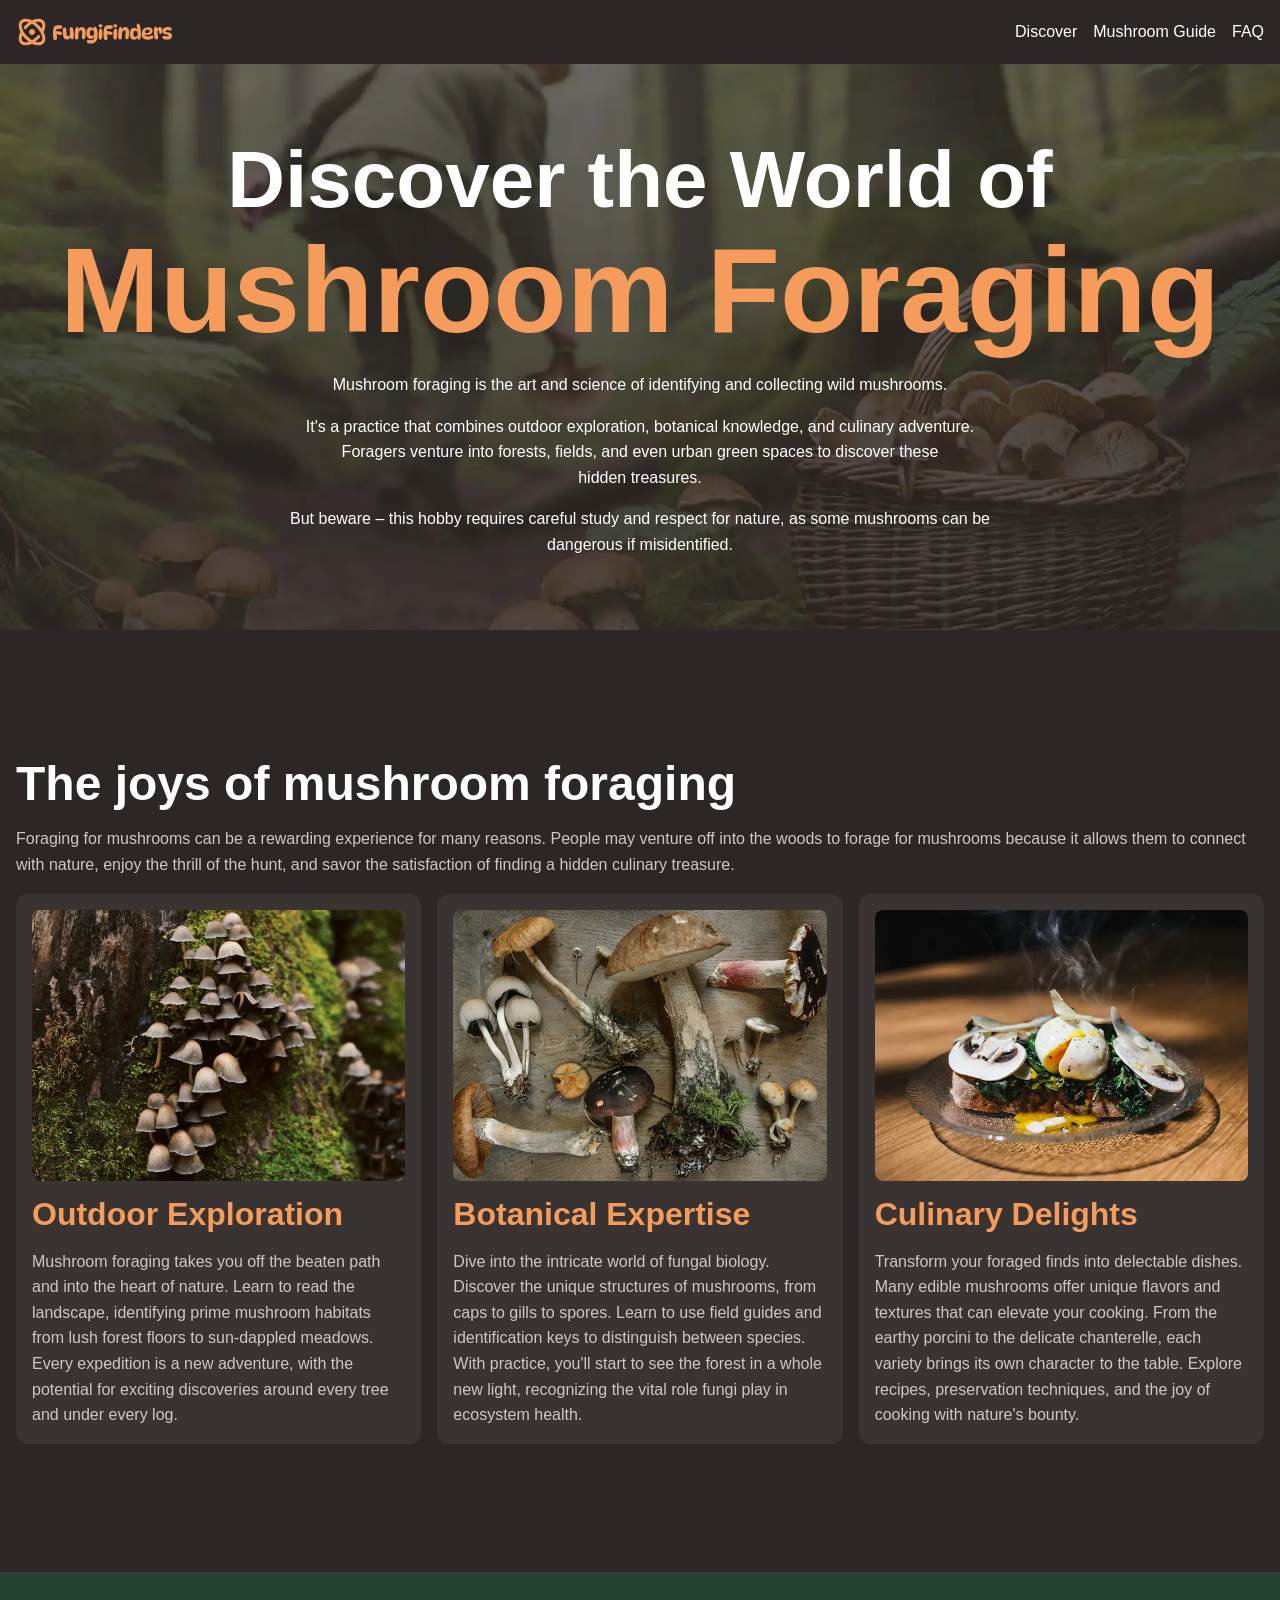
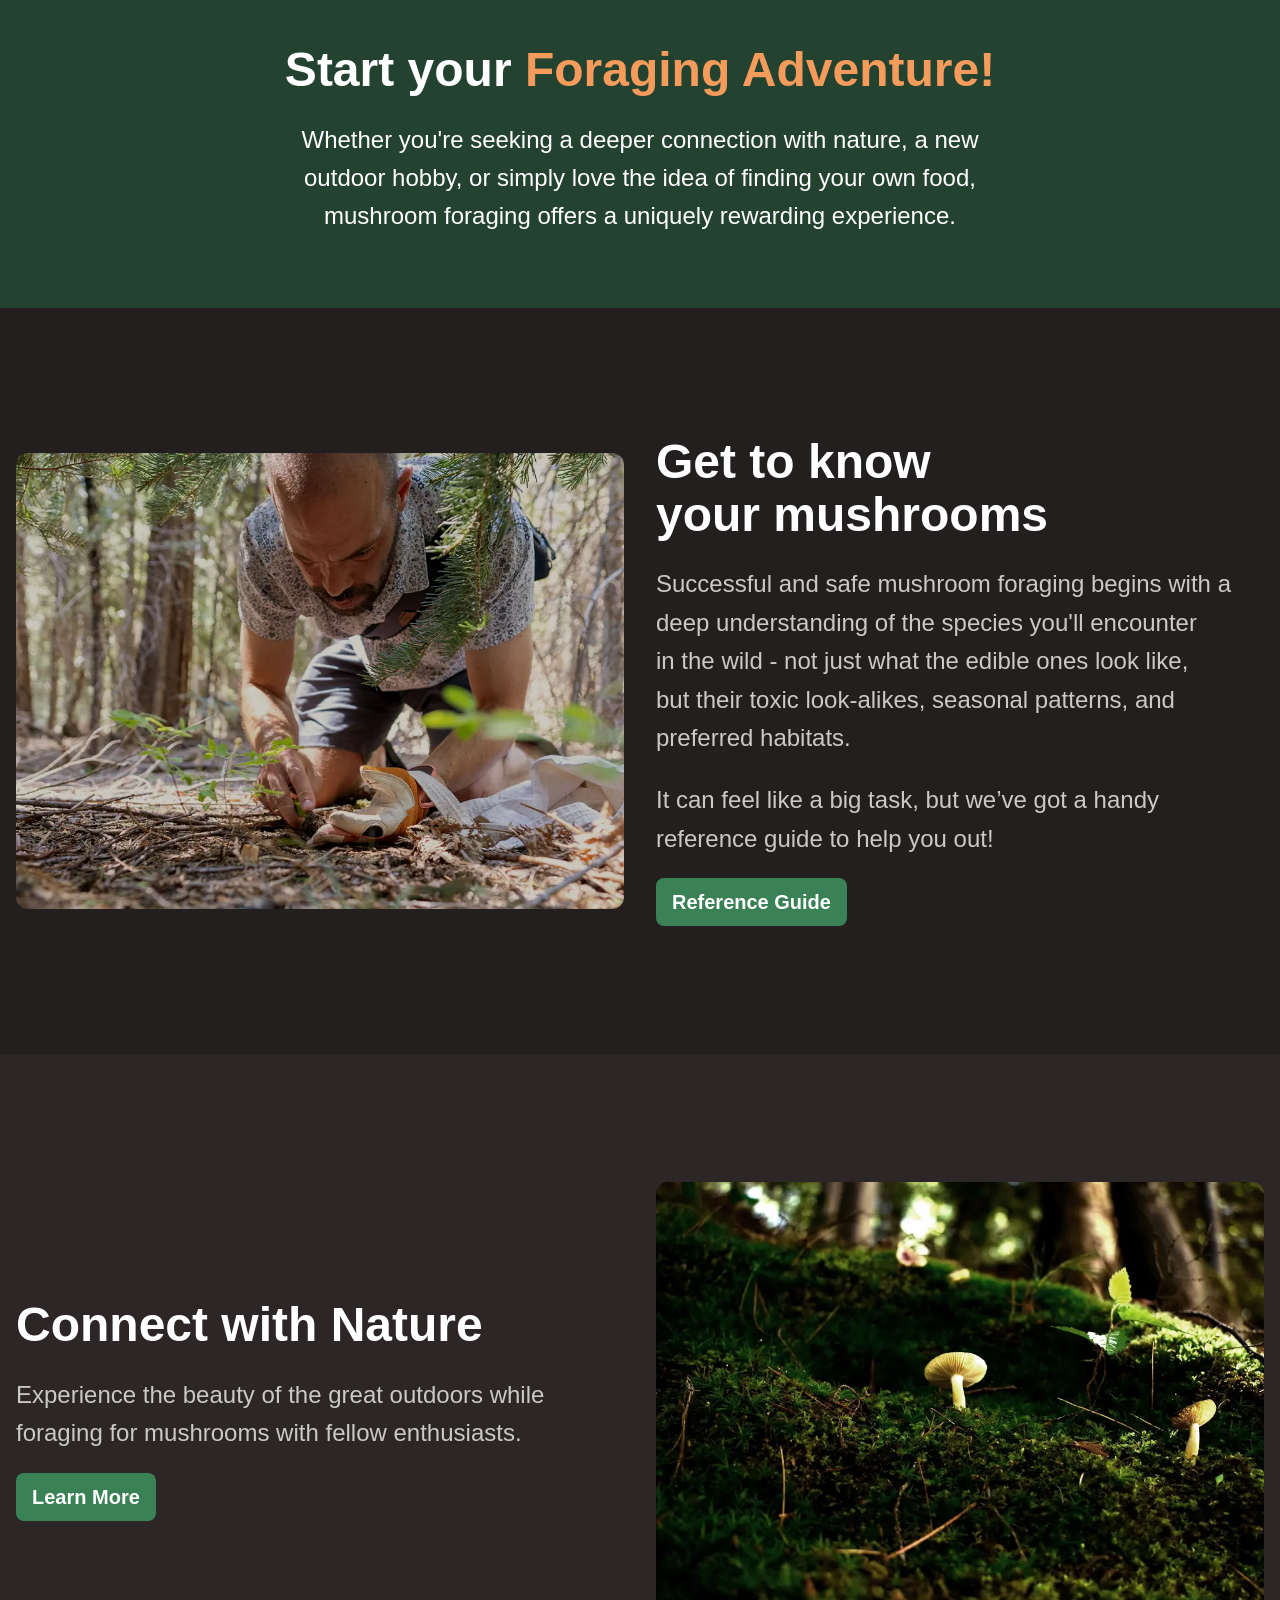
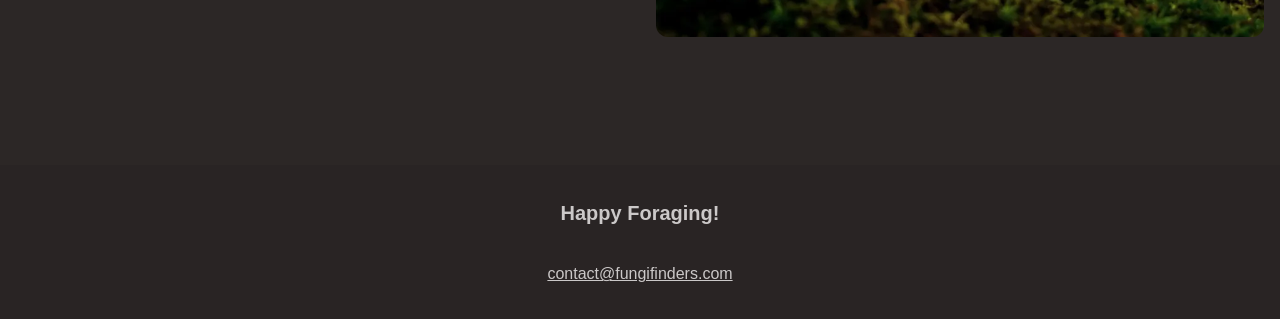
==== commit 6345057a: "added hamburger menu functionality" ====
--- a/index.html
+++ b/index.html
@@ -11,6 +11,7 @@
       href="https://fonts.googleapis.com/css2?family=Fira+Sans:wght@400;700&family=Outfit:wght@100..900&display=swap"
       rel="stylesheet"
     />
+    <script src="main.js" defer></script>
   </head>
   <body>
     <header class="site-header">
--- a/styles.css
+++ b/styles.css
@@ -257,10 +257,62 @@
     gap: 1rem;
   }
 
-  .primary-navigation ul {
-    display: flex;
-    flex-wrap: wrap;
-    gap: 0.5rem 1rem;
+  [aria-controls="primary-nav"] {
+    display: none;
+    z-index: 100;
+    cursor: pointer;
+    background: transparent;
+    border: 0;
+
+    img {
+      border-radius: 0;
+    }
+  }
+
+  .primary-navigation {
+    ul {
+      display: flex;
+      flex-wrap: wrap;
+      gap: 0.5rem 1rem;
+    }
+
+    a {
+      text-decoration: none;
+    }
+
+    @media (width < 760px) {
+      display: none;
+      position: absolute;
+      top: 0;
+      right: 0;
+      font-size: var(--font-size-lg);
+      font-weight: 700;
+      font-family: var(--ff-heading);
+      background-color: var(--background-accent-main);
+      padding: 2rem;
+      border-bottom-left-radius: var(--border-radius-3);
+
+      ul {
+        gap: 0;
+        flex-direction: column;
+      }
+
+      li + li {
+        margin-block-start: 1rem;
+        padding-block-start: 1rem;
+        border-top: 2px solid var(--background-accent-light);
+      }
+    }
+  }
+
+  @media (width < 760px) {
+    [aria-controls="primary-nav"] {
+      display: block;
+    }
+
+    [aria-expanded="true"] + .primary-navigation {
+      display: block;
+    }
   }
 
   .site-footer {
@@ -312,6 +364,10 @@
     padding: 1rem;
     background-color: var(--background-light);
     border-radius: var(--border-radius-3);
+
+    img {
+      border-radius: var(--border-radius-2);
+    }
   }
 
   .card__title {
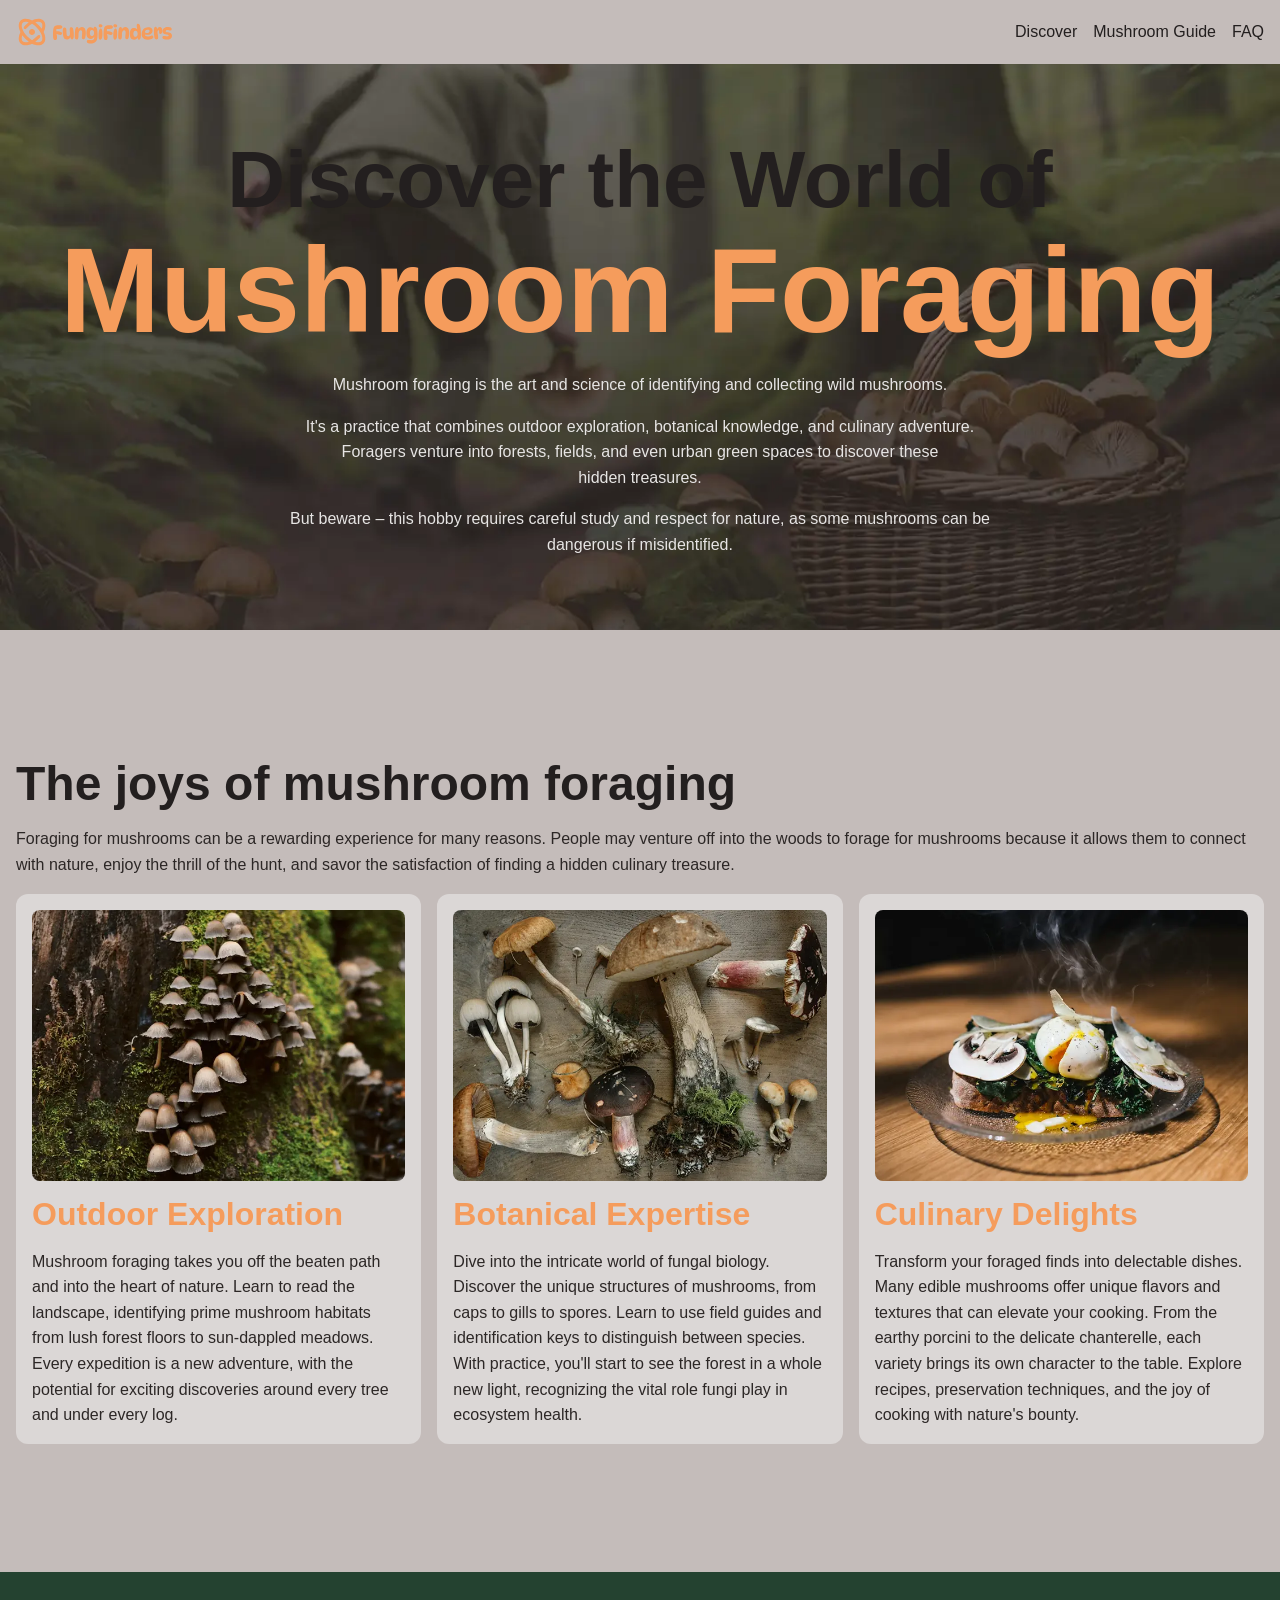
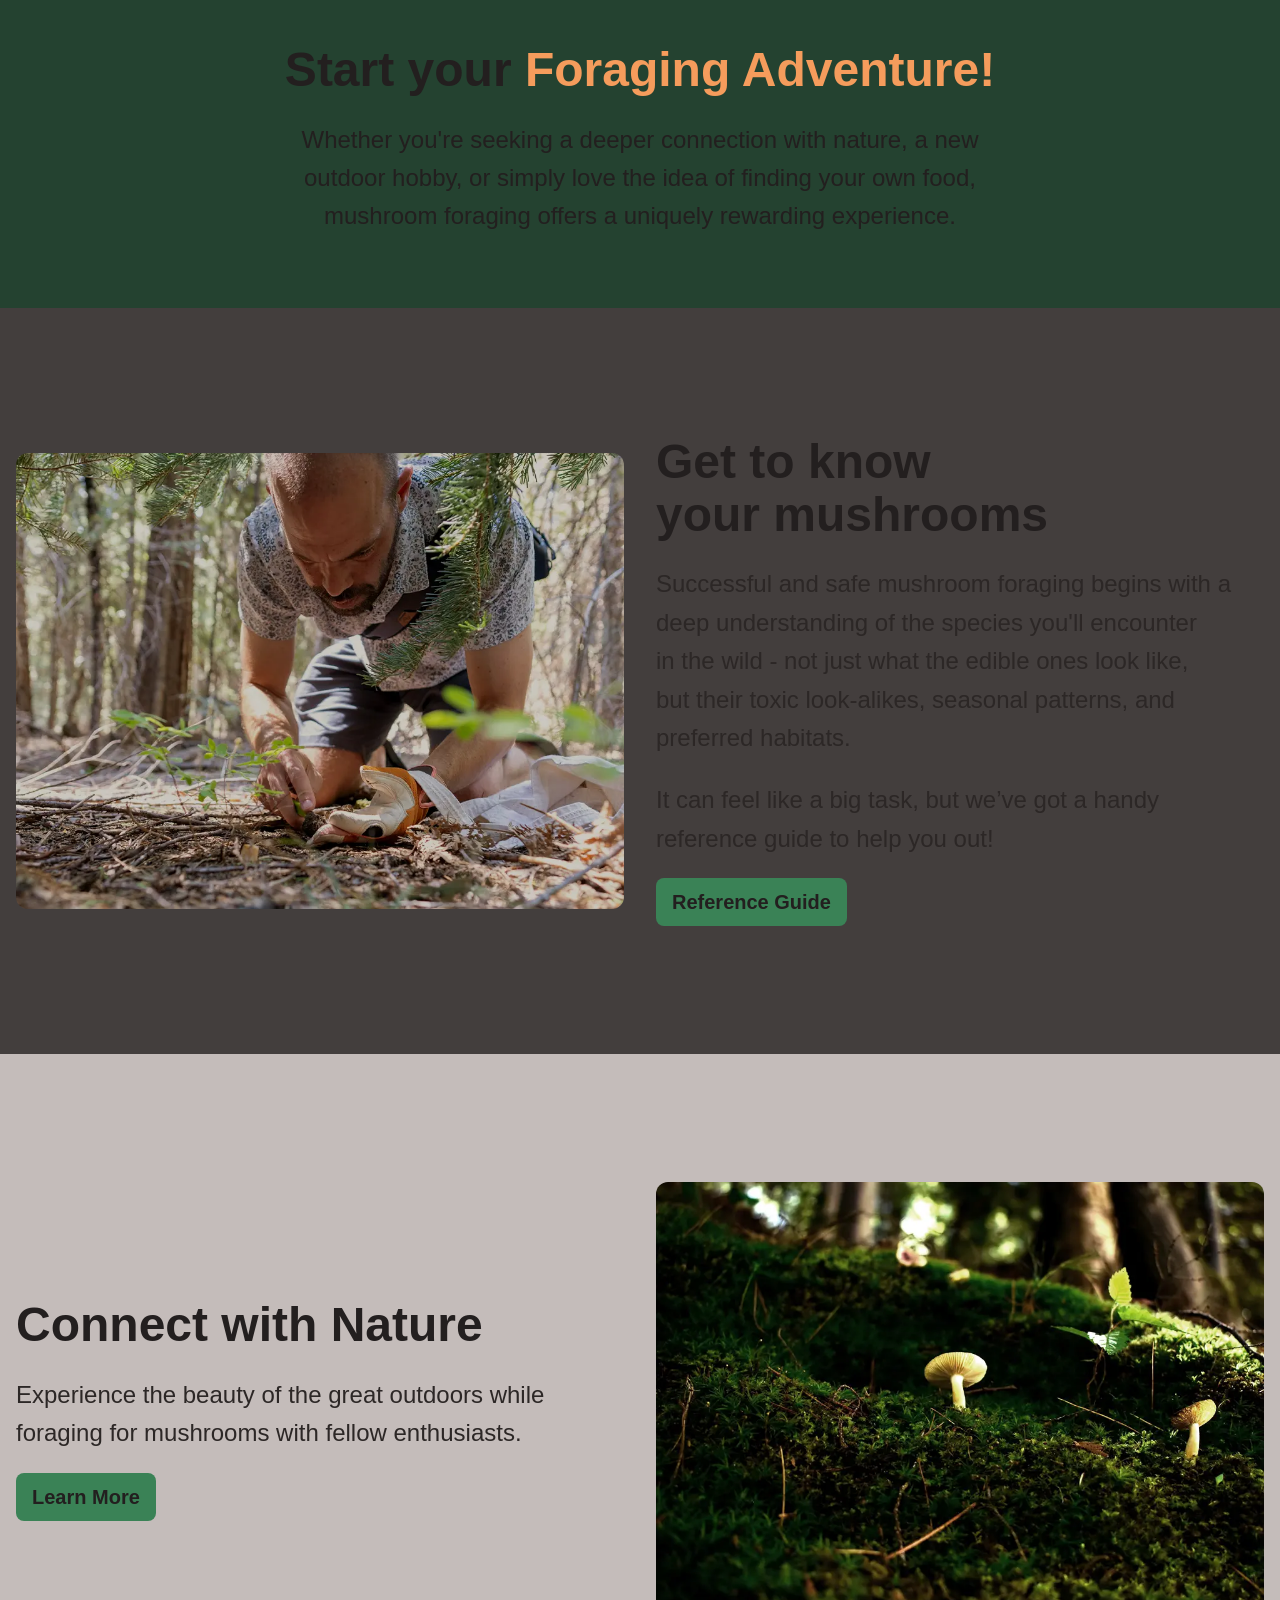
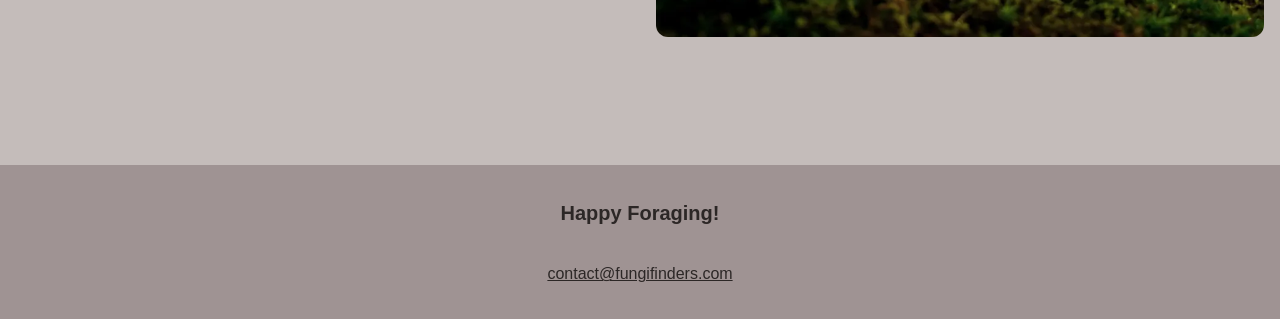
==== commit a7caef26: "finished the site" ====
--- a/index.html
+++ b/index.html
@@ -14,6 +14,7 @@
     <script src="main.js" defer></script>
   </head>
   <body>
+    <a class="skip-to-main" href="#main">Skip to main content</a>
     <header class="site-header">
       <div class="wrapper" data-width="wide">
         <div class="site-header__inner">
@@ -25,15 +26,15 @@
           <nav id="primary-nav" class="primary-navigation">
             <ul role="list">
               <li><a href="/">Discover</a></li>
-              <li><a href="#">Mushroom Guide</a></li>
-              <li><a href="#">FAQ</a></li>
+              <li><a href="/mushroom-guide.html">Mushroom Guide</a></li>
+              <li><a href="/mushroom-guide.html#faq">FAQ</a></li>
             </ul>
           </nav>
         </div>
       </div>
     </header>
 
-    <main>
+    <main id="main">
       <section class="section hero flow" data-padding="compact">
         <div class="wrapper" data-width="wide">
           <h1 class="hero__title">
--- a/styles.css
+++ b/styles.css
@@ -1,3 +1,11 @@
+@view-transition {
+  navigation: auto;
+}
+
+::view-transition-group(root) {
+  animation-duration: 1s;
+}
+
 @layer reset {
   *,
   *::before,
@@ -75,22 +83,29 @@
 @layer base {
   :root {
     /* Primitive properties */
-    --clr-white: hsla(0, 0%, 100%, 1);
-    --clr-gray-100: hsla(0, 2%, 79%, 1);
-    --clr-brand-400: hsla(25, 88%, 75%, 1);
-    --clr-brand-500: hsla(25, 88%, 66%, 1);
-    --clr-green-400: hsla(143, 19%, 49%, 1);
-    --clr-green-500: hsla(143, 38%, 37%, 1);
-    --clr-green-600: hsla(144, 30%, 20%, 1);
-    --clr-brown-500: hsla(10, 5%, 25%, 1);
-    --clr-brown-600: hsla(9, 7%, 21%, 1);
-    --clr-brown-700: hsla(9, 8%, 16%, 1);
-    --clr-brown-800: hsla(0, 6%, 15%, 1);
-    --clr-brown-900: hsla(0, 6%, 13%, 1);
-
-    --clr-orange-500: hsla(28, 43%, 37%, 1);
-    --clr-red-500: hsla(359, 34%, 37%, 1);
-    --clr-teal-500: hsla(186, 42%, 37%, 1);
+    --clr-white: hsl(0, 0%, 100%);
+    --clr-gray-100: hsl(0, 2%, 79%);
+    --clr-brand-400: hsl(25, 88%, 75%);
+    --clr-brand-500: hsl(25, 88%, 66%);
+
+    --clr-green-300: hsl(143, 19%, 60%);
+    --clr-green-400: hsl(143, 19%, 49%);
+    --clr-green-500: hsl(143, 38%, 37%);
+    --clr-green-600: hsl(144, 30%, 20%);
+
+    --clr-brown-100: hsl(10, 5%, 90%);
+    --clr-brown-200: hsl(9, 7%, 85%);
+    --clr-brown-300: hsl(9, 8%, 75%);
+    --clr-brown-400: hsl(0, 6%, 60%);
+    --clr-brown-500: hsl(10, 5%, 25%);
+    --clr-brown-600: hsl(9, 7%, 21%);
+    --clr-brown-700: hsl(9, 8%, 16%);
+    --clr-brown-800: hsl(0, 6%, 15%);
+    --clr-brown-900: hsl(0, 6%, 13%);
+
+    --clr-orange-500: hsl(28, 43%, 37%);
+    --clr-red-500: hsl(359, 34%, 37%);
+    --clr-teal-500: hsl(186, 42%, 37%);
 
     --ff-heading: "Fira Sans", sans-serif;
     --ff-body: "Outfit", sans-serif;
@@ -146,11 +161,33 @@
     --border-radius-1: 0.25rem;
     --border-radius-2: 0.5rem;
     --border-radius-3: 0.75rem;
+
+    @media (prefers-color-scheme: light) {
+      --text-main: var(--clr-brown-700);
+      --text-high-contrast: var(--clr-brown-900);
+
+      --background-accent-light: var(--clr-green-300);
+      --background-accent-main: var(--clr-green-500);
+      --background-accent-dark: var(--clr-green-600);
+
+      --background-extra-light: var(--clr-brown-100);
+      --background-light: var(--clr-brown-200);
+      --background-main: var(--clr-brown-300);
+      --background-dark: var(--clr-brown-400);
+      --background-extra-dark: var(--clr-brown-500);
+    }
   }
 
   html {
     font-family: var(--ff-body);
     line-height: 1.6;
+    scroll-padding: 3rem;
+  }
+
+  @media (prefers-reduced-motion: no-preference) {
+    html {
+      scroll-behavior: smooth;
+    }
   }
 
   body {
@@ -186,6 +223,12 @@
 }
 
 @layer layout {
+  .flex-group {
+    display: flex;
+    flex-wrap: wrap;
+    gap: 0.5rem;
+  }
+
   .flow > * + * {
     margin-block-start: 1em;
   }
@@ -193,6 +236,13 @@
   .grid-flow {
     display: grid;
     gap: var(--grid-flow-gap, 1rem);
+  }
+
+  .grid-auto-fill {
+    --min-col-size: 250px;
+    display: grid;
+    gap: 1rem;
+    grid-template-columns: repeat(auto-fill, minmax(min(var(--min-col-size), 100%), 1fr));
   }
 
   .equal-columns {
@@ -245,8 +295,28 @@
 }
 
 @layer components {
+  .skip-to-main:not(:focus-visible) {
+    clip: rect(0 0 0 0);
+    clip-path: inset(50%);
+    height: 1px;
+    overflow: hidden;
+    position: absolute;
+    white-space: nowrap;
+    width: 1px;
+  }
+
+  .skip-to-main {
+    position: absolute;
+    background: var(--background-accent-main);
+    border-radius: var(--border-radius-2);
+    padding: 1rem;
+  }
+
   .site-header {
     padding-block: 1rem;
+
+    overflow-x: clip;
+    position: relative;
   }
 
   .site-header__inner {
@@ -276,31 +346,57 @@
       gap: 0.5rem 1rem;
     }
 
+    li {
+      --delay: 1s;
+      translate: 0%;
+      transition:
+        translate 1s var(--delay),
+        opacity 1s var(--delay);
+    }
+
+    li:nth-child(2) {
+      --delay: 1.25s;
+    }
+
+    li:nth-child(3) {
+      --delay: 1.5s;
+    }
+
     a {
       text-decoration: none;
     }
 
     @media (width < 760px) {
-      display: none;
-      position: absolute;
-      top: 0;
-      right: 0;
-      font-size: var(--font-size-lg);
-      font-weight: 700;
-      font-family: var(--ff-heading);
-      background-color: var(--background-accent-main);
-      padding: 2rem;
-      border-bottom-left-radius: var(--border-radius-3);
-
-      ul {
-        gap: 0;
-        flex-direction: column;
-      }
-
-      li + li {
-        margin-block-start: 1rem;
-        padding-block-start: 1rem;
-        border-top: 2px solid var(--background-accent-light);
+      & {
+        display: none;
+        opacity: 0;
+        transition:
+          opacity 1s,
+          display 1s,
+          translate 1s;
+        transition-behavior: allow-discrete;
+        translate: 100% 0;
+
+        position: absolute;
+        top: 0;
+        right: 0;
+        font-size: var(--font-size-lg);
+        font-weight: 700;
+        font-family: var(--ff-heading);
+        background-color: var(--background-accent-main);
+        padding: 2rem;
+        border-bottom-left-radius: var(--border-radius-3);
+
+        ul {
+          gap: 0;
+          flex-direction: column;
+        }
+
+        li + li {
+          margin-block-start: 1rem;
+          padding-block-start: 1rem;
+          border-top: 2px solid var(--background-accent-light);
+        }
       }
     }
   }
@@ -312,6 +408,23 @@
 
     [aria-expanded="true"] + .primary-navigation {
       display: block;
+      opacity: 1;
+      translate: 0 0;
+
+      @starting-style {
+        opacity: 0;
+        translate: 0 -100%;
+      }
+
+      li {
+        translate: 0 0;
+        opacity: 1;
+
+        @starting-style {
+          opacity: 0;
+          translate: 50% 0;
+        }
+      }
     }
   }
 
@@ -341,11 +454,21 @@
   .hero {
     text-align: center;
     font-size: var(--font-size-heading-md);
-    color: var(--text-high-contrast);
+    color: light-dark(var(--clr-brown-100), var(--text-high-contrast));
     background-image: url(/assets/hero.webp);
     background-size: cover;
     background-position: center;
     background-repeat: no-repeat;
+
+    animation: fade-out forwards;
+    animation-timeline: view();
+    animation-range-start: exit;
+  }
+
+  .section {
+    animation: fade-out;
+    animation-timeline: view();
+    animation-range-start: exit;
   }
 
   .hero__title {
@@ -358,8 +481,79 @@
     }
   }
 
+  .mushroom-guide {
+    --card-title-font-size: var(--font-size-lg);
+    --card-title-color: var(--text-high-contrast);
+    --card-gap: 0.75rem;
+  }
+
+  .faq-bento {
+    --card-title-color: var(--text-high-contrast);
+
+    display: grid;
+    gap: 1rem;
+    grid-template-areas:
+      "card-one"
+      "card-two"
+      "card-three"
+      "card-four";
+
+    @media (width > 600px) {
+      grid-template-columns: repeat(2, 1fr);
+      grid-template-areas:
+        "card-one card-two"
+        "card-three card-four";
+    }
+
+    @media (width > 900px) {
+      grid-template-columns: repeat(3, 1fr);
+      grid-template-areas:
+        "card-one card-two card-four"
+        "card-three card-three card-four";
+    }
+
+    .card > img {
+      height: 100%;
+      object-fit: cover;
+    }
+
+    @media (width > 600px) {
+      .card:nth-child(even) > img {
+        order: 3;
+      }
+    }
+
+    .card:nth-child(1) {
+      grid-area: card-one;
+    }
+
+    .card:nth-child(2) {
+      grid-area: card-two;
+    }
+
+    .card:nth-child(3) {
+      grid-area: card-three;
+
+      @media (width > 900px) {
+        display: grid;
+        gap: 1rem;
+        grid-template-columns: 1fr 1fr;
+
+        img {
+          grid-column: 1 / 2;
+          grid-row: 1 / 3;
+        }
+      }
+    }
+
+    .card:nth-child(4) {
+      grid-area: card-four;
+    }
+  }
+
   .card {
-    display: grid;
+    display: flex;
+    flex-direction: column;
     gap: var(--card-gap, 1rem);
     padding: 1rem;
     background-color: var(--background-light);
@@ -372,7 +566,50 @@
 
   .card__title {
     font-size: var(--card-title-font-size, var(--font-size-heading-sm));
-    color: var(--text-brand);
+    color: var(--card-title-color, var(--text-brand));
+  }
+
+  .card__note {
+    margin-block-start: auto;
+    background-color: var(--background-extra-light);
+    padding: 0.75rem;
+    border-radius: var(--border-radius-2);
+  }
+
+  .tag-list {
+    display: flex;
+    gap: 0.5rem;
+    flex-wrap: wrap;
+
+    li {
+      font-family: var(--ff-heading);
+      font-size: var(--font-size-sm);
+      color: var(--text-high-contrast);
+
+      padding-inline: 0.25rem;
+      background-color: var(--tag-bg, red);
+      border-radius: var(--border-radius-1);
+    }
+
+    [data-edible="edible"] {
+      --tag-bg: var(--background-accent-main);
+    }
+
+    [data-edible="toxic"] {
+      --tag-bg: var(--clr-red-500);
+    }
+
+    [data-season="summer"] {
+      --tag-bg: var(--background-accent-main);
+    }
+
+    [data-season="spring"] {
+      --tag-bg: var(--clr-teal-500);
+    }
+
+    [data-season="fall"] {
+      --tag-bg: var(--clr-orange-500);
+    }
   }
 
   .button {
@@ -392,9 +629,26 @@
     color: var(--text-high-contrast);
     background-color: var(--background-accent-light);
   }
+
+  select {
+    padding: 0.5rem 1rem;
+    background-color: var(--background-accent-main);
+    border: 0;
+    border-radius: var(--border-radius-2);
+    color: var(--text-high-contrast);
+  }
 }
 
 @layer utilities {
+  [hidden] {
+    display: none;
+  }
+
+  .resizing * {
+    transition: none;
+    animation: none;
+  }
+
   .visually-hidden {
     clip: rect(0 0 0 0);
     clip-path: inset(50%);
@@ -461,3 +715,12 @@
     font-size: var(--font-size-lg);
   }
 }
+
+@keyframes fade-out {
+  from {
+    opacity: 1;
+  }
+  to {
+    opacity: 0;
+  }
+}
